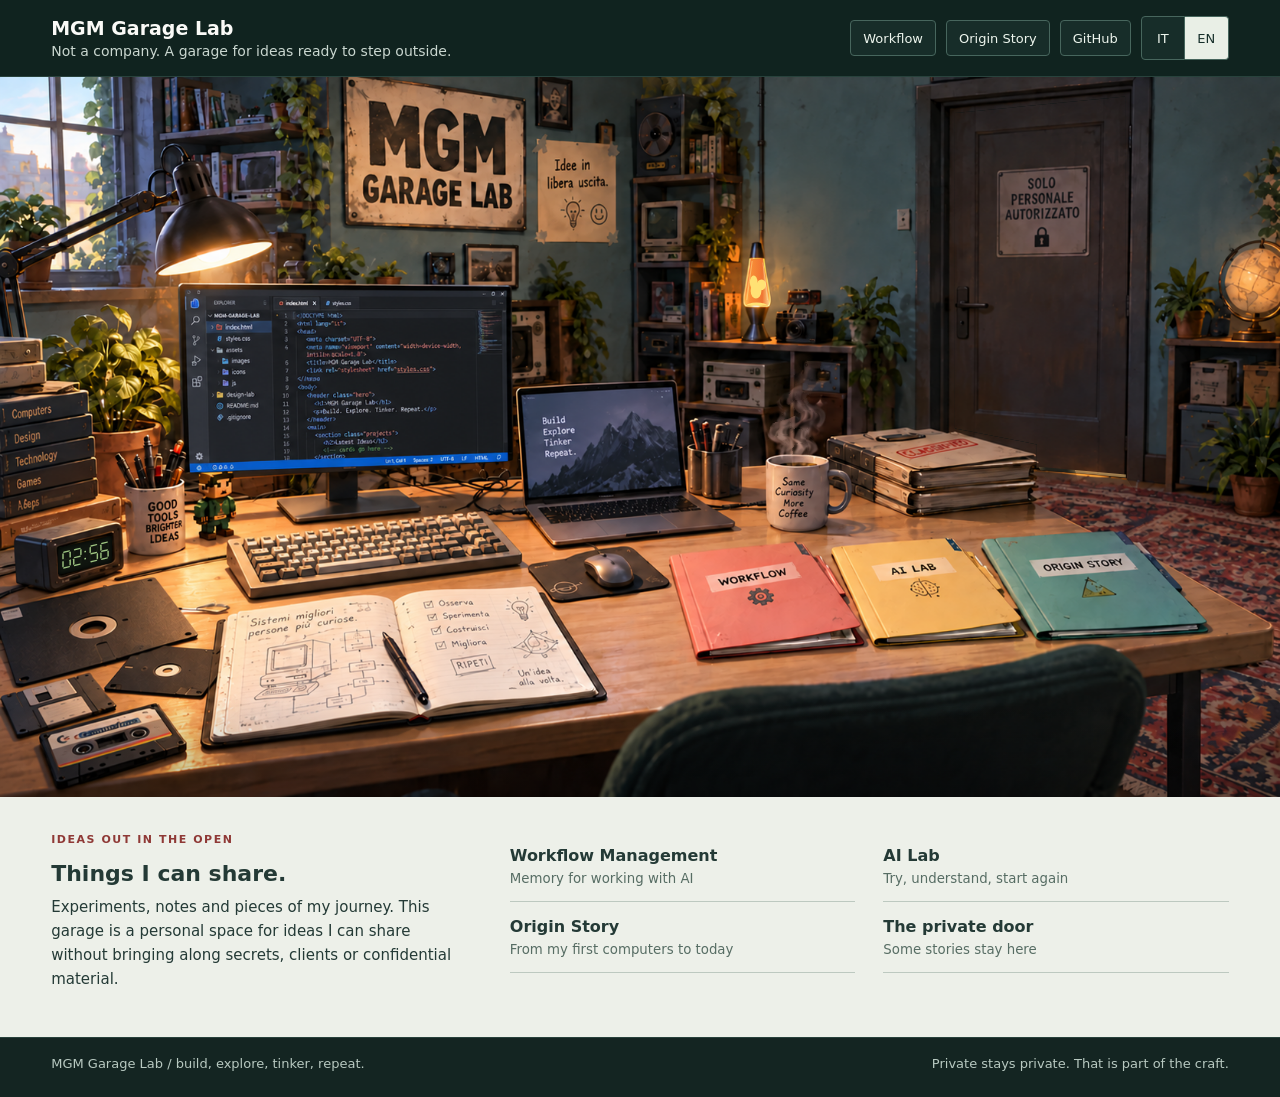
==== index.html @ 84f3277b "Publish redesigned garage lab site" ====
<!doctype html>
<html lang="it">
<head>
  <meta charset="utf-8">
  <meta name="viewport" content="width=device-width, initial-scale=1">
  <meta name="description" content="MGM Garage Lab: una stanza pubblica per esperimenti, memoria di progetto e idee che possono uscire allo scoperto.">
  <meta name="theme-color" content="#263b39">
  <title>MGM Garage Lab - Idee in libera uscita</title>
  <link rel="canonical" href="https://mgmgaragelab.com/">
  <link rel="icon" href="favicon.svg" type="image/svg+xml">
  <style>
    * { box-sizing: border-box; }
    :root { color-scheme: dark; font-family: system-ui, sans-serif; letter-spacing: 0; --page-max-width: 1700px; --page-gutter: clamp(20px, 4vw, 68px); }
    body { margin: 0; background: #142522; color: #fafaf7; }
    button, a { -webkit-tap-highlight-color: transparent; }
    button { font: inherit; cursor: pointer; }
    a { color: inherit; text-underline-offset: 5px; }
    :focus-visible { outline: 3px solid #f6d169; outline-offset: 5px; }
    .intro { display: flex; justify-content: space-between; align-items: center; gap: 24px; padding: 16px 4%; background: #10231f; border-bottom: 1px solid #28423c; }
    .brand { min-width: 0; }
    h1 { font-size: 19px; margin: 0; font-weight: 700; }
    .intro p { margin: 4px 0 0; font-size: 14px; color: #cad7d0; }
    .intro nav { display: flex; align-items: center; justify-content: flex-end; gap: 10px; flex-wrap: wrap; font-size: 13px; }
    .intro nav a, .intro nav button { display: inline-flex; align-items: center; min-height: 36px; padding: 0 12px; border: 1px solid #47665d; border-radius: 4px; background: #172d29; color: #edf5ed; text-decoration: none; }
    .intro nav a:hover, .intro nav button:hover { background: #e9efe6; color: #17302b; }
    .language-switch { display: inline-flex; gap: 0; flex-shrink: 0; }
    .intro nav .language-switch button { min-width: 44px; min-height: 44px; justify-content: center; border-radius: 0; }
    .intro nav .language-switch button:first-child { border-radius: 4px 0 0 4px; }
    .intro nav .language-switch button:last-child { border-radius: 0 4px 4px 0; border-left: 0; }
    .intro nav .language-switch button[aria-pressed="true"] { background: #e9efe6; color: #17302b; }
    .room { position: relative; width: 100%; max-width: var(--page-max-width); margin-inline: auto; aspect-ratio: 1672 / 941; isolation: isolate; overflow: hidden; }
    .room::before { content: ''; position: absolute; inset: 0; z-index: 1; pointer-events: none; background: radial-gradient(ellipse at 17% 37%, #10202399, transparent 34%), radial-gradient(ellipse at 28% 67%, #15212666, transparent 48%); opacity: 0; transition: opacity .55s ease; }
    .room::after { content: ''; position: absolute; inset: auto 0 0; z-index: 2; height: 14%; pointer-events: none; background: linear-gradient(to top, #0004, transparent); }
    .room-image { display: block; width: 100%; height: 100%; transition: filter .55s ease; }
    .room.lamp-off::before { opacity: 1; }
    .room.lamp-off .room-image, .room.lamp-off .surface { filter: brightness(.94) saturate(.94); }
    .lamp-shade { position: absolute; inset: 0; width: 100%; height: 100%; z-index: 2; pointer-events: none; opacity: 0; transition: opacity .55s ease; }
    .room.lamp-off .lamp-shade { opacity: 1; }
    .globe-shade { position: absolute; inset: 0; width: 100%; height: 100%; z-index: 2; pointer-events: none; opacity: 0; transition: opacity .55s ease; }
    .globe-shade image { filter: brightness(.48) saturate(.35); }
    .room.globe-off .globe-shade { opacity: 1; }
    .globe-toggle { position: absolute; right: 0; top: 22.1%; width: 5.5%; height: 14.8%; min-width: 44px; min-height: 44px; z-index: 5; padding: 0; border: 0; border-radius: 50%; background: transparent; }
    .globe-toggle:focus-visible { outline-offset: -3px; }
    .label-globe { left: auto; right: 1%; top: 21%; transform: translateY(-100%); }
    /* Every cutout shares the illustration's coordinates, so hotspots stay aligned at any width. */
    .object { position: absolute; inset: 0; z-index: 4; padding: 0; border: 0; background: transparent; clip-path: var(--shape); outline: none; }
    .object .surface { position: absolute; inset: 0; background: url('assets/garage-room.png') 0 0 / 100% 100%; clip-path: var(--shape); transform-origin: var(--hinge); transition: transform .35s ease, filter .35s ease; }
    .folder::before { content: ''; position: absolute; inset: 0; clip-path: var(--shape); background: #e3e1ce; opacity: 0; transition: opacity .2s; }
    .folder:hover::before, .folder:focus-visible::before, .folder.opening::before { opacity: 1; }
    .folder:hover .surface, .folder:focus-visible .surface, .folder.opening .surface { transform: perspective(900px) rotate3d(0, 1, -.12, -10deg) translateY(-.35%); filter: brightness(1.12); }
    .object:focus-visible { background: #f6d169; }
    .object:focus-visible .surface { filter: brightness(1.25); }
    .workflow { --shape: polygon(52.3% 66.7%, 62.3% 64.6%, 67.2% 76.3%, 54.5% 79.9%); --hinge: 53% 74%; }
    .ai { --shape: polygon(65.2% 65.7%, 74.2% 63.9%, 79.5% 75.6%, 68% 78.6%); --hinge: 66% 72%; }
    .origin { --shape: polygon(77.1% 64.6%, 86.9% 63.1%, 93.8% 76.4%, 81.8% 77.7%); --hinge: 79% 72%; }
    .door { --shape: polygon(74.6% 5%, 87.9% 2.7%, 87.9% 55.4%, 81% 54.6%, 81% 51%, 74.6% 48.8%); --hinge: 88% 28%; background: #0b1413; }
    .door:hover .surface, .door:focus-visible .surface { filter: brightness(1.15); }
    .door.rattling .surface { animation: locked-door .85s ease-in-out; }
    .door-light { position: absolute; left: 80.981%; top: 53.985%; width: 8.014%; height: 4.357%; z-index: 5; pointer-events: none; }
    .door-passing-shadow { animation: behind-door 19s linear infinite; }
    @keyframes behind-door {
      0%, 9% { transform: translateX(-65px); }
      24% { transform: translateX(43px); }
      31% { transform: translateX(49px); }
      44%, 67% { transform: translateX(160px); }
      79% { transform: translateX(55px); }
      84% { transform: translateX(48px); }
      96%, 100% { transform: translateX(-65px); }
    }
    .lamp-toggle { position: absolute; inset: 0; z-index: 5; padding: 0; border: 0; background: transparent; clip-path: polygon(13.1% 11.4%, 15.1% 11.4%, 16.1% 16.4%, 18.6% 18%, 21.4% 23%, 21.4% 24%, 12.1% 28%, 12% 24%, 12.8% 20%, 14% 17%); outline: none; }
    .lamp-toggle::after { content: ''; position: absolute; inset: 0; background: #ffd98a; clip-path: inherit; opacity: 0; transition: opacity .2s ease; }
    .lamp-toggle:focus-visible::after { opacity: .25; }
    .clock-display { position: absolute; left: 4.55%; top: 65.35%; z-index: 3; width: 4.25%; height: 3.72%; border-radius: 2px; background: #10150f; transform-origin: top left; transform: skewY(-13deg); pointer-events: none; box-shadow: inset 0 0 4px #000; }
    .clock-display svg { display: block; width: 100%; height: 100%; fill: #a4cc86; }
    .clock-display .segment { opacity: .045; }
    .clock-display .segment.lit { opacity: .95; }
    .clock-display .colon { animation: clock-blink 1s steps(1, end) infinite; }
    @keyframes clock-blink { 50% { opacity: .18; } }
    .lava-lamp { position: absolute; left: 58.01%; top: 25.19%; width: 2.153%; height: 6.801%; z-index: 3; pointer-events: none; }
    .lava-bubble { fill: #ffe174; transform-box: fill-box; transform-origin: center; animation: lava-float var(--duration) ease-in-out infinite alternate; animation-delay: var(--delay); }
    .coffee-steam { position: absolute; left: 59.33%; top: 37.832%; width: 6.459%; height: 15.409%; z-index: 3; pointer-events: none; transition: filter .55s ease; }
    .room.lamp-off .coffee-steam { filter: brightness(.94) saturate(.94); }
    @keyframes lava-float {
      from { transform: translate(0, 17px) scale(.85, 1.15); }
      to { transform: translate(var(--drift), -20px) scale(1.12, .9); }
    }
    @keyframes locked-door {
      0%, 100% { transform: perspective(1100px) rotateY(0); }
      28% { transform: perspective(1100px) rotateY(-2deg) translateX(.22%); filter: brightness(.9); }
      46% { transform: perspective(1100px) rotateY(-.6deg); }
      65% { transform: perspective(1100px) rotateY(-1.6deg) translateX(.12%); }
      82% { transform: perspective(1100px) rotateY(.2deg); }
    }
    .object-label { position: absolute; left: var(--label-x); top: var(--label-y); z-index: 6; transform: translate(-50%, -100%); padding: 8px 12px; background: #182b28; color: #fff; border: 1px solid #b9cabd; border-radius: 4px; font-size: 13px; pointer-events: none; opacity: 0; transition: opacity .2s; white-space: nowrap; }
    .room:has(.workflow:hover, .workflow:focus-visible) .label-workflow,
    .room:has(.ai:hover, .ai:focus-visible) .label-ai,
    .room:has(.origin:hover, .origin:focus-visible) .label-origin,
    .room:has(.door:hover, .door:focus-visible) .label-door,
    .room:has(.lamp-toggle:hover, .lamp-toggle:focus-visible) .label-lamp,
    .room:has(.globe-toggle:hover, .globe-toggle:focus-visible) .label-globe { opacity: 1; }
    .door-message { position: absolute; top: 29%; right: 12%; z-index: 7; width: 230px; max-width: 40%; padding: 16px; background: #192b29; border-left: 3px solid #f1b662; box-shadow: 0 6px 30px #0005; font-size: 14px; line-height: 1.5; pointer-events: none; }
    .door-message:empty { display: none; }
    .desk-index { padding: 34px 4% 46px; display: grid; grid-template-columns: minmax(280px, .85fr) minmax(0, 1.5fr); gap: clamp(24px, 4vw, 58px); background: #edf0e9; color: #243a36; }
    .desk-index h2 { margin: 0 0 9px; font-size: 22px; }
    .desk-index p { margin: 0; max-width: 430px; font-size: 15px; line-height: 1.6; }
    .desk-index .kicker { margin: 0 0 12px; font-size: 11px; letter-spacing: .14em; text-transform: uppercase; color: #8f3936; font-weight: 750; }
    .links { display: grid; grid-template-columns: repeat(2, minmax(0, 1fr)); align-content: start; gap: 0 28px; }
    .links button { text-align: left; border: 0; border-bottom: 1px solid #bdc9c0; background: transparent; color: inherit; padding: 15px 0; min-height: 58px; }
    .links button:hover { color: #9b3332; }
    .links button strong { display: block; font-size: 16px; line-height: 1.25; }
    .links small { display: block; color: #576d64; margin-top: 5px; }
    .footer-note { padding: 18px 4% 26px; display: flex; justify-content: space-between; gap: 18px; flex-wrap: wrap; border-top: 1px solid #28423c; color: #b8c9c1; font-size: 13px; }
    dialog { width: min(620px, calc(100% - 32px)); max-height: calc(100dvh - 40px); padding: 0; border: 1px solid #adbbae; border-radius: 6px; background: #f5f6ee; color: #243a36; box-shadow: 0 24px 90px #0006; }
    dialog::backdrop { background: #0b1919b8; }
    .dossier-header { display: flex; align-items: center; justify-content: space-between; padding: 13px 20px; background: #d5e4da; border-bottom: 1px solid #adbbae; }
    .dossier-header span { font-family: ui-monospace, monospace; font-size: 12px; }
    .close { width: 44px; height: 44px; padding: 0; border: 0; background: transparent; color: inherit; font-size: 28px; }
    .dossier-body { padding: 28px; }
    .dossier-body h2 { font-size: 28px; line-height: 1.2; margin: 0 0 20px; }
    .dossier-body p { font-size: 16px; line-height: 1.75; }
    .dossier-body a { display: inline-block; margin-top: 12px; font-weight: 650; }
    .sr-only { position: absolute; width: 1px; height: 1px; padding: 0; overflow: hidden; clip-path: inset(50%); white-space: nowrap; }
    .intro, .desk-index, .footer-note { padding-inline: max(var(--page-gutter), calc((100% - var(--page-max-width)) / 2 + var(--page-gutter))); }
    @media (max-width: 700px) {
      .intro { display: block; padding: 18px 20px; }
      .intro nav { justify-content: flex-start; margin-top: 14px; }
      .intro p { margin-top: 6px; }
      .desk-index { grid-template-columns: 1fr; padding: 25px 20px 35px; gap: 16px; }
      .links { column-gap: 20px; }
      .door-message { top: 5%; right: 3%; max-width: 58%; width: 230px; font-size: 12px; padding: 10px; }
      .object-label { display: none; }
      .dossier-body { padding: 22px; }
    }
    @media (prefers-reduced-motion: reduce) {
      *, *::before, *::after { animation: none !important; transition: none !important; }
      .folder .surface { transform: none !important; }
      .door-passing-shadow { display: none; }
      .coffee-steam { display: none; }
    }
  </style>
</head>
<body>
  <header class="intro">
    <div class="brand">
      <h1>MGM Garage Lab</h1>
      <p>Non una company. Un garage per idee che possono uscire allo scoperto.</p>
    </div>
    <nav aria-label="Navigazione principale">
      <a href="workflow-management-skill/index.html">Workflow</a>
      <button data-story="origin">Origin Story</button>
      <a href="https://github.com/mmorgano">GitHub</a>
      <div class="language-switch" role="group" aria-label="Lingua">
        <button type="button" data-language="it" lang="it" aria-label="Italiano" aria-pressed="true">IT</button>
        <button type="button" data-language="en" lang="en" aria-label="English" aria-pressed="false">EN</button>
      </div>
    </nav>
  </header>
  <main>
    <section class="room" aria-label="La mia scrivania">
      <img class="room-image" src="assets/garage-room.png" width="1672" height="941" alt="Una scrivania con VS Code sul monitor moderno, notebook, caffe e cartelle. Sulle librerie i vecchi computer; sul tavolo floppy e cassette. In fondo, una porta riservata.">
      <svg class="lamp-shade" viewBox="0 0 1672 941" aria-hidden="true">
        <defs><linearGradient id="unlit-shade" x2="0" y2="1"><stop stop-color="#4e493c"/><stop offset="1" stop-color="#8b826c"/></linearGradient></defs>
        <path d="M205 256 C221 239 329 207 353 216 C370 224 218 270 205 256Z" fill="url(#unlit-shade)"/>
      </svg>
      <svg class="globe-shade" viewBox="0 0 1672 941" aria-hidden="true">
        <defs>
          <clipPath id="globe-sphere"><ellipse cx="1638" cy="268" rx="43" ry="44"/></clipPath>
          <radialGradient id="globe-spill"><stop stop-color="#122221" stop-opacity=".5"/><stop offset="1" stop-color="#122221" stop-opacity="0"/></radialGradient>
        </defs>
        <ellipse cx="1638" cy="307" rx="83" ry="73" fill="url(#globe-spill)"/>
        <image href="assets/garage-room.png" width="1672" height="941" clip-path="url(#globe-sphere)"/>
      </svg>
      <time class="clock-display" aria-label="Ora locale">
        <svg viewBox="0 0 76 36" aria-hidden="true">
          <g class="clock-digit" transform="translate(6 6)"></g>
          <g class="clock-digit" transform="translate(21 6)"></g>
          <g class="colon"><circle cx="38" cy="13" r="1.2"/><circle cx="38" cy="23" r="1.2"/></g>
          <g class="clock-digit" transform="translate(44 6)"></g>
          <g class="clock-digit" transform="translate(59 6)"></g>
        </svg>
      </time>
      <svg class="lava-lamp" viewBox="0 0 36 64" aria-hidden="true">
        <defs>
          <clipPath id="lava-glass"><path d="M11 1 L26 1 L34 57 Q35 62 29 62 L7 62 Q2 62 3 56Z"/></clipPath>
          <linearGradient id="lava-liquid" x2="1" y2="0"><stop stop-color="#ffcf61"/><stop offset=".25" stop-color="#f99138"/><stop offset=".7" stop-color="#ef7432"/><stop offset="1" stop-color="#ffe597"/></linearGradient>
        </defs>
        <g clip-path="url(#lava-glass)">
          <path d="M0 0H36V64H0Z" fill="url(#lava-liquid)"/>
          <ellipse class="lava-bubble" cx="14" cy="32" rx="5" ry="9" style="--duration:9s;--delay:-3s;--drift:3px"/>
          <ellipse class="lava-bubble" cx="24" cy="35" rx="6" ry="7" style="--duration:12s;--delay:-10s;--drift:-4px"/>
          <ellipse class="lava-bubble" cx="17" cy="43" rx="7" ry="10" style="--duration:14s;--delay:-7s;--drift:2px"/>
          <ellipse cx="18" cy="64" rx="15" ry="6" fill="#ffe174"/>
          <path d="M12 4L5 55M26 6L32 55" fill="none" stroke="#fff3b4" stroke-opacity=".5" stroke-width="1"/>
        </g>
      </svg>
      <button class="lamp-toggle" type="button" aria-label="Spegni la lampada da tavolo" aria-pressed="true"></button>
      <!-- Refracting the existing steam keeps its painted texture and avoids a second plume. -->
      <svg class="coffee-steam" viewBox="0 0 108 145" aria-hidden="true">
        <defs>
          <filter id="steam-feather" x="-20%" y="-20%" width="140%" height="140%"><feGaussianBlur stdDeviation="4"/></filter>
          <mask id="steam-area" maskUnits="userSpaceOnUse" x="0" y="0" width="108" height="145">
            <path d="M44 136 C49 121 14 121 17 101 C19 83 47 81 41 66 C28 49 57 38 57 17 L77 17 C81 41 60 51 72 68 C87 87 52 94 63 108 C76 122 56 128 56 136Z" fill="#fff" stroke="#fff" stroke-width="9" filter="url(#steam-feather)"/>
          </mask>
          <filter id="steam-drift" filterUnits="userSpaceOnUse" x="0" y="0" width="108" height="145" color-interpolation-filters="sRGB">
            <feTurbulence type="fractalNoise" baseFrequency=".018 .028" numOctaves="2" seed="7" result="flow">
              <animate attributeName="baseFrequency" values=".018 .028;.025 .019;.018 .028" dur="12s" repeatCount="indefinite"/>
            </feTurbulence>
            <feDisplacementMap in="SourceGraphic" in2="flow" scale="7" xChannelSelector="R" yChannelSelector="G">
              <animate attributeName="scale" values="4;9;5;4" dur="9s" repeatCount="indefinite"/>
            </feDisplacementMap>
          </filter>
        </defs>
        <g mask="url(#steam-area)">
          <image href="assets/garage-room.png" x="-992" y="-356" width="1672" height="941" filter="url(#steam-drift)"/>
        </g>
      </svg>
      <button class="globe-toggle" type="button" aria-label="Spegni il mappamondo" aria-pressed="true"></button>
      <button class="object folder workflow" data-story="workflow" aria-label="Apri la cartella Workflow Management"><span class="surface" aria-hidden="true"></span></button>
      <button class="object folder ai" data-story="ai" aria-label="Apri la cartella AI Lab"><span class="surface" aria-hidden="true"></span></button>
      <button class="object folder origin" data-story="origin" aria-label="Apri la cartella Origin Story"><span class="surface" aria-hidden="true"></span></button>
      <button class="object door" aria-label="Prova ad aprire la porta riservata" aria-describedby="door-status"><span class="surface" aria-hidden="true"></span></button>
      <svg class="door-light" viewBox="0 0 134 41" aria-hidden="true">
        <defs>
          <linearGradient id="door-spill-fade" x1="0" y1="0" x2="0" y2="1"><stop stop-color="#fff" stop-opacity=".28"/><stop offset="1" stop-color="#fff" stop-opacity="0"/></linearGradient>
          <mask id="door-light-area" maskUnits="userSpaceOnUse" x="0" y="0" width="134" height="41">
            <path d="M4 5L116 15L132 39L17 22Z" fill="url(#door-spill-fade)"/>
            <path d="M2 1L116 11L116 15L4 5Z" fill="#fff"/>
          </mask>
          <linearGradient id="door-shadow-soft" x1="0" y1="0" x2="1" y2="0"><stop stop-color="#111615" stop-opacity="0"/><stop offset=".3" stop-color="#111615" stop-opacity=".88"/><stop offset=".7" stop-color="#111615" stop-opacity=".88"/><stop offset="1" stop-color="#111615" stop-opacity="0"/></linearGradient>
        </defs>
        <g mask="url(#door-light-area)">
          <path d="M0 0H134V41H0Z" fill="#ffce80" fill-opacity=".55"/>
          <g class="door-passing-shadow" fill="url(#door-shadow-soft)">
            <path d="M0 0H48L60 41H-9Z"/>
          </g>
        </g>
      </svg>
      <span class="object-label label-workflow" style="--label-x:59%;--label-y:63%" aria-hidden="true">Workflow Management</span>
      <span class="object-label label-ai" style="--label-x:72%;--label-y:62%" aria-hidden="true">Esperimenti con l'AI</span>
      <span class="object-label label-origin" style="--label-x:86%;--label-y:61%" aria-hidden="true">Da dove sono partito</span>
      <span class="object-label label-door" style="--label-x:81%;--label-y:7%" aria-hidden="true">Solo personale autorizzato</span>
      <span class="object-label label-lamp" style="--label-x:17%;--label-y:11%" aria-hidden="true">Spegni / accendi la lampada</span>
      <span class="object-label label-globe" aria-hidden="true">Spegni il mappamondo</span>
      <div class="door-message" id="door-status" role="status" aria-live="polite"></div>
    </section>
    <section class="desk-index" aria-labelledby="desk-title">
      <div>
        <p class="kicker">Idee in libera uscita</p>
        <h2 id="desk-title">Cose che posso raccontare.</h2>
        <p>Esperimenti, appunti e pezzi del mio percorso. Questo garage &egrave; uno spazio personale: qui trovano posto le idee che posso condividere senza portarmi dietro segreti, clienti o materiale riservato.</p>
      </div>
      <nav class="links" aria-label="Sul tavolo">
        <button data-story="workflow"><strong>Workflow Management</strong><small>Memoria per il lavoro con l'AI</small></button>
        <button data-story="ai"><strong>AI Lab</strong><small>Provare, capire, ricominciare</small></button>
        <button data-story="origin"><strong>Origin Story</strong><small>Dai primi computer a oggi</small></button>
        <button data-door><strong>La porta riservata</strong><small>Alcune storie restano qui</small></button>
      </nav>
    </section>
  </main>
  <footer class="footer-note">
    <span>MGM Garage Lab / costruisci, esplora, sperimenta, ripeti.</span>
    <span>Ci&ograve; che &egrave; privato resta privato. Fa parte del mestiere.</span>
  </footer>
  <dialog aria-labelledby="story-title">
    <header class="dossier-header"><span id="story-label"></span><button class="close" aria-label="Chiudi il dossier" title="Chiudi">&times;</button></header>
    <article class="dossier-body"><h2 id="story-title"></h2><div id="story-content"></div></article>
  </dialog>
  <script>
    const stories = {
      it: {
      workflow: {
        label: 'WORKFLOW / PROGETTO PUBBLICO', title: 'Ripartire senza perdere il filo.',
        paragraphs: ['Quando lavoro con un assistente AI, voglio ritrovare decisioni, prove e prossimi passi anche nella sessione successiva.', 'Workflow Management nasce da questa esigenza: conservare il contesto del lavoro in file leggibili, con sessioni, task e passaggi di consegne.'],
        link: 'workflow-management-skill/index.html', linkText: 'Leggi la storia di Workflow Management'
      },
      ai: {
        label: 'AI LAB / APPUNTI APERTI', title: 'Due anni di prove. E nuovi inizi.',
        paragraphs: ['La rivoluzione AI mi ha rimesso nella condizione che conosco meglio: sperimentare, provare, sbagliare e ricominciare.', 'Su questo tavolo ci sono la memoria di progetto, i workflow per gli assistenti e idee ancora da esplorare, come le mappe della conoscenza e il recupero del contesto guidato dai grafi. Alcune funzionano, altre hanno ancora bisogno di tempo.']
      },
      origin: {
        label: 'ORIGIN STORY / APPUNTI PERSONALI', title: 'Prima di questa scrivania.',
        paragraphs: ['8086, 8088, Olivetti M24, Commodore 64. I primi esperimenti passavano da floppy flessibili e cassette, prima dei dischetti rigidi e delle connessioni con il modem.', 'Nel 1997 lavoravo in un negozio di cellulari e cominciavo ad assemblare PC per i clienti. Poi la laurea in informatica, il frontend, il backend e il lavoro da solution architect su progetti bancari.', 'Gli ultimi dieci anni in ambito statistico, poi due anni immerso negli esperimenti con l\'AI. MGM Garage Lab raccoglie la parte di questo percorso che posso raccontare liberamente.']
      }
      },
      en: {
        workflow: {
          label: 'WORKFLOW / PUBLIC PROJECT', title: 'Pick up where you left off.',
          paragraphs: ['When I work with an AI assistant, I want to find my decisions, experiments and next steps again in the next session.', 'Workflow Management grew out of that need: keeping work context in readable files, with session notes, tasks and handovers.'],
          link: 'workflow-management-skill/index.html', linkText: 'Read the story of Workflow Management'
        },
        ai: {
          label: 'AI LAB / OPEN NOTES', title: 'Two years of experiments. And new beginnings.',
          paragraphs: ['The AI revolution brought me back to familiar ground: experimenting, trying things, making mistakes and starting again.', 'On this desk you will find project memory, workflows for AI assistants and ideas still to explore, such as knowledge maps and graph-based context retrieval. Some work; others still need time.']
        },
        origin: {
          label: 'ORIGIN STORY / PERSONAL NOTES', title: 'Before this desk.',
          paragraphs: ['8086, 8088, Olivetti M24, Commodore 64. My first experiments involved floppy disks and cassette tapes, before hard-shell diskettes and modem connections.', 'In 1997 I worked in a mobile phone shop and started assembling PCs for customers. Then came a computer science degree, frontend and backend development, and work as a solution architect on banking projects.', 'The last ten years working in statistics, followed by two years immersed in AI experiments. MGM Garage Lab brings together the parts of that journey I can share openly.']
        }
      }
    };
    // Italian text stays in the HTML as the fallback; translations target only text nodes and attributes.
    const englishText = {
      '.intro p': 'Not a company. A garage for ideas ready to step outside.',
      '.desk-index .kicker': 'Ideas out in the open',
      '#desk-title': 'Things I can share.',
      '.desk-index > div > p:last-child': 'Experiments, notes and pieces of my journey. This garage is a personal space for ideas I can share without bringing along secrets, clients or confidential material.',
      '.links [data-story="workflow"] small': 'Memory for working with AI',
      '.links [data-story="ai"] small': 'Try, understand, start again',
      '.links [data-story="origin"] small': 'From my first computers to today',
      '.links [data-door] strong': 'The private door',
      '.links [data-door] small': 'Some stories stay here',
      '.label-ai': 'Experiments with AI',
      '.label-origin': 'Where I started',
      '.label-door': 'Authorized personnel only',
      '.footer-note span:first-child': 'MGM Garage Lab / build, explore, tinker, repeat.',
      '.footer-note span:last-child': 'Private stays private. That is part of the craft.'
    };
    const englishAttributes = {
      '.intro nav': { 'aria-label': 'Main navigation' },
      '.language-switch': { 'aria-label': 'Language' },
      '.room': { 'aria-label': 'My desk' },
      '.room-image': { alt: 'A desk with VS Code on a modern monitor, a laptop, coffee and folders. Vintage computers on the shelves; floppy disks and cassette tapes on the desk. A private door at the back.' },
      '.workflow': { 'aria-label': 'Open the Workflow Management folder' },
      '.ai': { 'aria-label': 'Open the AI Lab folder' },
      '.origin': { 'aria-label': 'Open the Origin Story folder' },
      '.door': { 'aria-label': 'Try opening the private door' },
      '.links': { 'aria-label': 'On the desk' },
      '.close': { 'aria-label': 'Close the dossier', title: 'Close' },
      'meta[name="description"]': { content: 'MGM Garage Lab: a public room for experiments, project memory and ideas ready to step outside.' }
    };
    const textTranslations = Object.entries(englishText).map(([selector, en]) => {
      const element = document.querySelector(selector);
      return { element, it: element.textContent, en };
    });
    const attributeTranslations = Object.entries(englishAttributes).flatMap(([selector, attributes]) => {
      const element = document.querySelector(selector);
      return Object.entries(attributes).map(([attribute, en]) => ({ element, attribute, it: element.getAttribute(attribute), en }));
    });
    const copy = {
      it: {
        title: 'MGM Garage Lab - Idee in libera uscita',
        localTime: 'Ora locale', lampOn: 'Accendi la lampada da tavolo', lampOff: 'Spegni la lampada da tavolo',
        globeOn: 'Accendi il mappamondo', globeOff: 'Spegni il mappamondo',
        doorMessage: 'Questa storia resta qui. Posso condividere quello che ho imparato, non i dettagli riservati.'
      },
      en: {
        title: 'MGM Garage Lab - Ideas out in the open',
        localTime: 'Local time', lampOn: 'Turn on the desk lamp', lampOff: 'Turn off the desk lamp',
        globeOn: 'Turn on the globe', globeOff: 'Turn off the globe',
        doorMessage: 'This story stays here. I can share what I learned, but not the confidential details.'
      }
    };
    const languageKey = 'mgm-garage-language';
    let language = navigator.language.toLowerCase().startsWith('it') ? 'it' : 'en';
    try {
      const savedLanguage = localStorage.getItem(languageKey);
      if (savedLanguage === 'it' || savedLanguage === 'en') language = savedLanguage;
    } catch { /* The local prototype also works when browser storage is unavailable. */ }
    const dialog = document.querySelector('dialog');
    const room = document.querySelector('.room');
    const door = document.querySelector('.door');
    const lampToggle = document.querySelector('.lamp-toggle');
    const globeToggle = document.querySelector('.globe-toggle');
    const clock = document.querySelector('.clock-display');
    const status = document.querySelector('#door-status');
    const reducedMotion = matchMedia('(prefers-reduced-motion: reduce)');
    let opener;
    let opening = false;
    let messageTimer;
    let currentStory;

    // Seven-segment geometry scales with the illustrated display, including its perspective.
    const digitSegments = ['abcdef', 'bc', 'abdeg', 'abcdg', 'bcfg', 'acdfg', 'acdefg', 'abc', 'abcdefg', 'abcdfg'];
    const segmentPaths = [
      'M2 0H10L11 1L10 2H2L1 1Z', 'M10 3L11 2L12 3V10L11 11L10 10Z',
      'M10 14L11 13L12 14V21L11 22L10 21Z', 'M2 22H10L11 23L10 24H2L1 23Z',
      'M0 14L1 13L2 14V21L1 22L0 21Z', 'M0 3L1 2L2 3V10L1 11L0 10Z',
      'M2 11H10L11 12L10 13H2L1 12Z'
    ];
    const clockDigits = [...clock.querySelectorAll('.clock-digit')];
    clockDigits.forEach(digit => segmentPaths.forEach((path, index) => {
      const segment = document.createElementNS('http://www.w3.org/2000/svg', 'path');
      segment.setAttribute('d', path);
      segment.classList.add('segment');
      segment.dataset.segment = 'abcdefg'[index];
      digit.append(segment);
    }));

    function renderStory(key) {
      const story = stories[language][key];
      document.querySelector('#story-label').textContent = story.label;
      document.querySelector('#story-title').textContent = story.title;
      const content = document.querySelector('#story-content');
      content.replaceChildren();
      story.paragraphs.forEach(text => {
        const paragraph = document.createElement('p');
        paragraph.textContent = text;
        content.append(paragraph);
      });
      if (story.link) {
        const link = document.createElement('a');
        link.href = story.link;
        link.textContent = story.linkText;
        content.append(link);
      }
    }

    function openStory(key, trigger) {
      if (opening || dialog.open) return;
      opening = true;
      opener = trigger;
      currentStory = key;
      trigger.classList.add('opening');
      renderStory(key);
      setTimeout(() => {
        dialog.showModal();
        document.body.style.overflow = 'hidden';
        opening = false;
      }, reducedMotion.matches ? 0 : 240);
    }

    function tryDoor(trigger) {
      if (door.classList.contains('rattling')) return;
      clearTimeout(messageTimer);
      status.textContent = '';
      door.classList.add('rattling');
      setTimeout(() => {
        door.classList.remove('rattling');
        status.textContent = copy[language].doorMessage;
        if (trigger.hasAttribute('data-door')) status.scrollIntoView({ block: 'center', behavior: reducedMotion.matches ? 'instant' : 'smooth' });
        messageTimer = setTimeout(() => { status.textContent = ''; }, 8000);
      }, reducedMotion.matches ? 0 : 850);
    }

    function updateClock() {
      const now = new Date();
      const hour = String(now.getHours()).padStart(2, '0');
      const minute = String(now.getMinutes()).padStart(2, '0');
      const digits = hour + minute;
      clockDigits.forEach((digit, index) => {
        digit.querySelectorAll('.segment').forEach(segment => {
          segment.classList.toggle('lit', digitSegments[Number(digits[index])].includes(segment.dataset.segment));
        });
      });
      clock.setAttribute('datetime', `${hour}:${minute}`);
      clock.setAttribute('aria-label', `${copy[language].localTime} ${hour}:${minute}`);
    }

    function toggleLamp() {
      const isOff = room.classList.toggle('lamp-off');
      lampToggle.setAttribute('aria-pressed', String(!isOff));
      updateLightLabels();
    }

    function toggleGlobe() {
      const isOff = room.classList.toggle('globe-off');
      globeToggle.setAttribute('aria-pressed', String(!isOff));
      updateLightLabels();
    }

    function updateLightLabels() {
      const lampLabel = copy[language][room.classList.contains('lamp-off') ? 'lampOn' : 'lampOff'];
      const globeLabel = copy[language][room.classList.contains('globe-off') ? 'globeOn' : 'globeOff'];
      lampToggle.setAttribute('aria-label', lampLabel);
      globeToggle.setAttribute('aria-label', globeLabel);
      document.querySelector('.label-lamp').textContent = lampLabel;
      document.querySelector('.label-globe').textContent = globeLabel;
    }

    function setLanguage(nextLanguage) {
      if (nextLanguage !== 'it' && nextLanguage !== 'en') return;
      language = nextLanguage;
      document.documentElement.lang = language;
      document.title = copy[language].title;
      textTranslations.forEach(item => { item.element.textContent = item[language]; });
      attributeTranslations.forEach(item => { item.element.setAttribute(item.attribute, item[language]); });
      document.querySelectorAll('[data-language]').forEach(button => {
        button.setAttribute('aria-pressed', String(button.dataset.language === language));
      });
      updateLightLabels();
      updateClock();
      if (status.textContent) status.textContent = copy[language].doorMessage;
      if (currentStory) renderStory(currentStory);
      try { localStorage.setItem(languageKey, language); } catch { /* Language switching does not depend on storage. */ }
    }

    document.querySelectorAll('[data-story]').forEach(button => button.addEventListener('click', () => openStory(button.dataset.story, button)));
    document.querySelectorAll('[data-language]').forEach(button => button.addEventListener('click', () => setLanguage(button.dataset.language)));
    setLanguage(language);
    setInterval(updateClock, 1000);
    lampToggle.addEventListener('click', toggleLamp);
    globeToggle.addEventListener('click', toggleGlobe);
    door.addEventListener('click', () => tryDoor(door));
    document.querySelector('[data-door]').addEventListener('click', event => tryDoor(event.currentTarget));
    document.querySelector('.close').addEventListener('click', () => dialog.close());
    dialog.addEventListener('click', event => {
      const bounds = dialog.getBoundingClientRect();
      if (event.target === dialog && (event.clientX < bounds.left || event.clientX > bounds.right || event.clientY < bounds.top || event.clientY > bounds.bottom)) dialog.close();
    });
    dialog.addEventListener('close', () => {
      document.body.style.overflow = '';
      if (opener) { opener.classList.remove('opening'); opener.focus({ preventScroll: true }); }
    });
  </script>
</body>
</html>
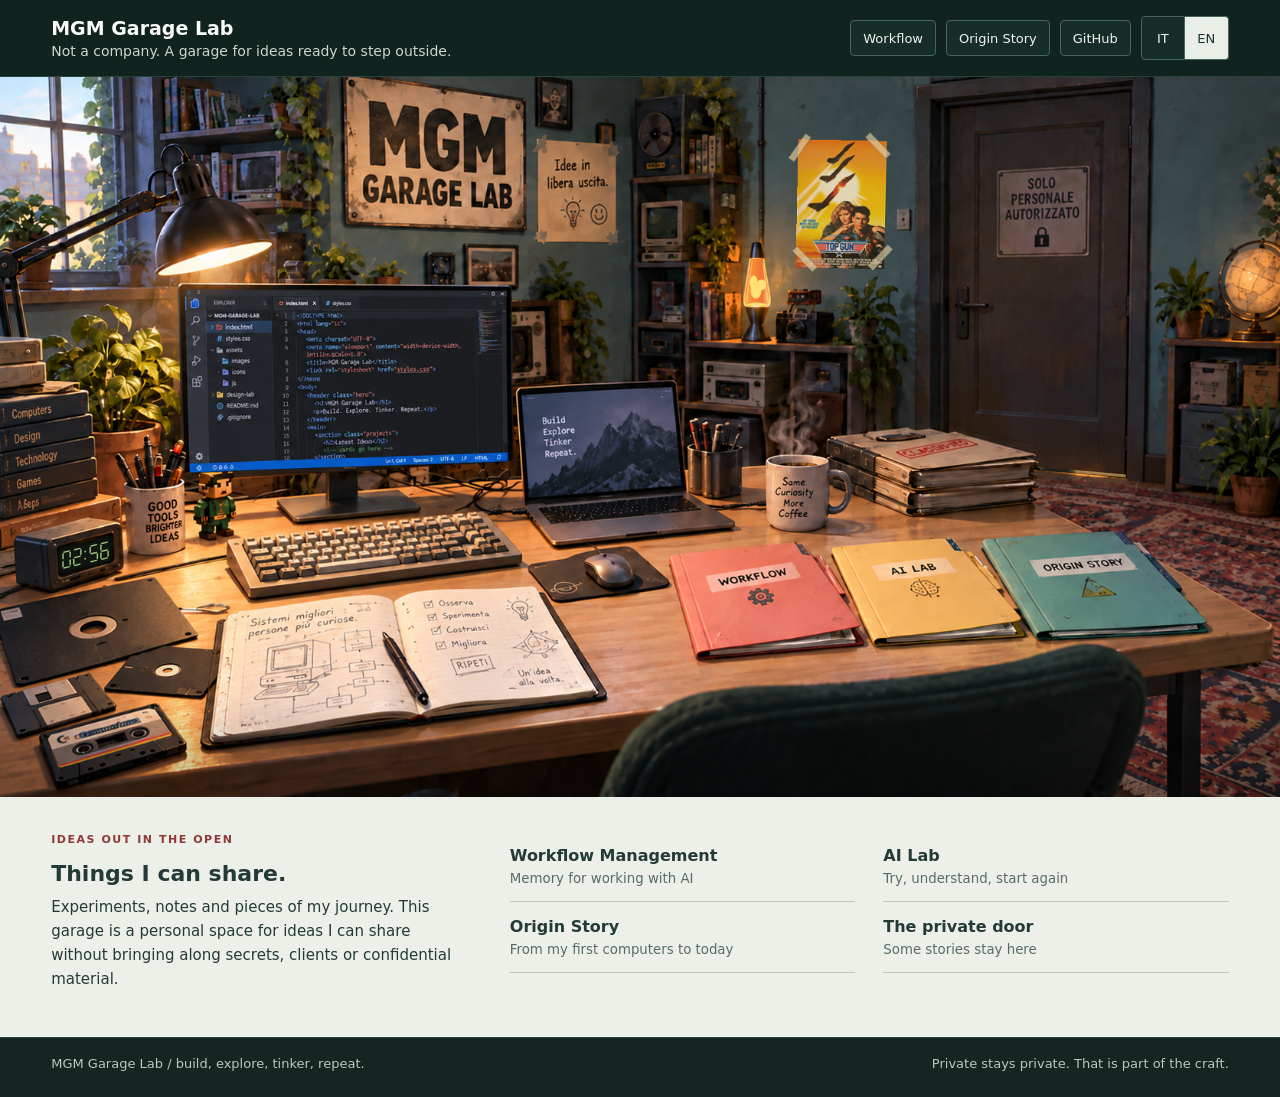
==== commit df6af21d: "Add home poster and dossier interactions" ====
--- a/index.html
+++ b/index.html
@@ -31,7 +31,7 @@
     .room { position: relative; width: 100%; max-width: var(--page-max-width); margin-inline: auto; aspect-ratio: 1672 / 941; isolation: isolate; overflow: hidden; }
     .room::before { content: ''; position: absolute; inset: 0; z-index: 1; pointer-events: none; background: radial-gradient(ellipse at 17% 37%, #10202399, transparent 34%), radial-gradient(ellipse at 28% 67%, #15212666, transparent 48%); opacity: 0; transition: opacity .55s ease; }
     .room::after { content: ''; position: absolute; inset: auto 0 0; z-index: 2; height: 14%; pointer-events: none; background: linear-gradient(to top, #0004, transparent); }
-    .room-image { display: block; width: 100%; height: 100%; transition: filter .55s ease; }
+    .room-image { display: block; width: 100%; height: 100%; pointer-events: none; transition: filter .55s ease; }
     .room.lamp-off::before { opacity: 1; }
     .room.lamp-off .room-image, .room.lamp-off .surface { filter: brightness(.94) saturate(.94); }
     .lamp-shade { position: absolute; inset: 0; width: 100%; height: 100%; z-index: 2; pointer-events: none; opacity: 0; transition: opacity .55s ease; }
@@ -44,7 +44,7 @@
     .label-globe { left: auto; right: 1%; top: 21%; transform: translateY(-100%); }
     /* Every cutout shares the illustration's coordinates, so hotspots stay aligned at any width. */
     .object { position: absolute; inset: 0; z-index: 4; padding: 0; border: 0; background: transparent; clip-path: var(--shape); outline: none; }
-    .object .surface { position: absolute; inset: 0; background: url('assets/garage-room.png') 0 0 / 100% 100%; clip-path: var(--shape); transform-origin: var(--hinge); transition: transform .35s ease, filter .35s ease; }
+    .object .surface { position: absolute; inset: 0; background: url('assets/garage-room-topgun.png') 0 0 / 100% 100%; clip-path: var(--shape); transform-origin: var(--hinge); transition: transform .35s ease, filter .35s ease; }
     .folder::before { content: ''; position: absolute; inset: 0; clip-path: var(--shape); background: #e3e1ce; opacity: 0; transition: opacity .2s; }
     .folder:hover::before, .folder:focus-visible::before, .folder.opening::before { opacity: 1; }
     .folder:hover .surface, .folder:focus-visible .surface, .folder.opening .surface { transform: perspective(900px) rotate3d(0, 1, -.12, -10deg) translateY(-.35%); filter: brightness(1.12); }
@@ -110,15 +110,28 @@
     .links button strong { display: block; font-size: 16px; line-height: 1.25; }
     .links small { display: block; color: #576d64; margin-top: 5px; }
     .footer-note { padding: 18px 4% 26px; display: flex; justify-content: space-between; gap: 18px; flex-wrap: wrap; border-top: 1px solid #28423c; color: #b8c9c1; font-size: 13px; }
-    dialog { width: min(620px, calc(100% - 32px)); max-height: calc(100dvh - 40px); padding: 0; border: 1px solid #adbbae; border-radius: 6px; background: #f5f6ee; color: #243a36; box-shadow: 0 24px 90px #0006; }
-    dialog::backdrop { background: #0b1919b8; }
-    .dossier-header { display: flex; align-items: center; justify-content: space-between; padding: 13px 20px; background: #d5e4da; border-bottom: 1px solid #adbbae; }
-    .dossier-header span { font-family: ui-monospace, monospace; font-size: 12px; }
-    .close { width: 44px; height: 44px; padding: 0; border: 0; background: transparent; color: inherit; font-size: 28px; }
+    dialog { --from-x: 0px; --from-y: 0px; width: min(640px, calc(100% - 32px)); max-height: calc(100dvh - 40px); padding: 0; border: 0; border-radius: 4px; background: #f6f2e3; color: #243a36; box-shadow: 0 30px 90px #0008, 0 2px 0 #fff8 inset; overflow: visible; }
+    dialog[open] { animation: dossier-rise .34s cubic-bezier(.2, .8, .2, 1); }
+    dialog::backdrop { background: #0b1919b8; backdrop-filter: blur(2px); }
+    dialog::before { content: ''; position: absolute; left: 26px; top: -17px; width: 168px; height: 24px; border: 1px solid #b6a981; border-bottom: 0; border-radius: 5px 5px 0 0; background: #e5d58f; box-shadow: 0 -3px 10px #0002 inset; transform: rotate(-1.2deg); }
+    dialog::after { content: ''; position: absolute; inset: 0; border: 1px solid #b6a981; border-radius: inherit; pointer-events: none; background: linear-gradient(105deg, #fff6 0 1px, transparent 1px 100%), radial-gradient(circle at 18% 12%, #fff7, transparent 24%), linear-gradient(#00000005 1px, transparent 1px); background-size: auto, auto, 100% 28px; mix-blend-mode: multiply; }
+    dialog[data-story="workflow"]::before { background: #d5e4da; }
+    dialog[data-story="ai"]::before { background: #f6d169; }
+    dialog[data-story="origin"]::before { background: #f1ded9; }
+    .dossier-header { position: relative; z-index: 1; display: flex; align-items: center; justify-content: space-between; gap: 18px; padding: 18px 22px 12px; background: transparent; border-bottom: 1px solid #c8b98b; }
+    .dossier-header span { padding: 5px 9px; border: 1px solid #b6a981; background: #fff9e8; color: #8f3936; font-family: ui-monospace, monospace; font-size: 12px; font-weight: 800; letter-spacing: .08em; transform: rotate(-.7deg); }
+    .close { position: relative; z-index: 2; width: 44px; height: 44px; padding: 0; border: 0; border-radius: 50%; background: #243a360f; color: inherit; font-size: 28px; }
+    .close:hover { background: #243a3620; }
     .dossier-body { padding: 28px; }
     .dossier-body h2 { font-size: 28px; line-height: 1.2; margin: 0 0 20px; }
     .dossier-body p { font-size: 16px; line-height: 1.75; }
-    .dossier-body a { display: inline-block; margin-top: 12px; font-weight: 650; }
+    .dossier-body a { display: inline-flex; align-items: center; min-height: 42px; margin-top: 12px; padding: 0 14px; border: 1px solid #8f3936; border-radius: 4px; color: #8f3936; font-weight: 750; text-decoration: none; }
+    .dossier-body a:hover { background: #8f3936; color: #fff9e8; }
+    @keyframes dossier-rise {
+      from { opacity: .25; transform: translate(var(--from-x), var(--from-y)) rotate(-4deg) scale(.3); }
+      70% { opacity: 1; transform: translate(0, 0) rotate(1.2deg) scale(1.015); }
+      to { opacity: 1; transform: translate(0, 0) rotate(0) scale(1); }
+    }
     .sr-only { position: absolute; width: 1px; height: 1px; padding: 0; overflow: hidden; clip-path: inset(50%); white-space: nowrap; }
     .intro, .desk-index, .footer-note { padding-inline: max(var(--page-gutter), calc((100% - var(--page-max-width)) / 2 + var(--page-gutter))); }
     @media (max-width: 700px) {
@@ -129,6 +142,8 @@
       .links { column-gap: 20px; }
       .door-message { top: 5%; right: 3%; max-width: 58%; width: 230px; font-size: 12px; padding: 10px; }
       .object-label { display: none; }
+      dialog { width: 100%; max-height: 84dvh; margin: auto 0 0; border-radius: 8px 8px 0 0; }
+      dialog::before { left: 20px; top: -15px; width: 142px; }
       .dossier-body { padding: 22px; }
     }
     @media (prefers-reduced-motion: reduce) {
@@ -157,7 +172,7 @@
   </header>
   <main>
     <section class="room" aria-label="La mia scrivania">
-      <img class="room-image" src="assets/garage-room.png" width="1672" height="941" alt="Una scrivania con VS Code sul monitor moderno, notebook, caffe e cartelle. Sulle librerie i vecchi computer; sul tavolo floppy e cassette. In fondo, una porta riservata.">
+      <img class="room-image" src="assets/garage-room-topgun.png" width="1672" height="941" alt="Una scrivania con VS Code sul monitor moderno, notebook, caffè e cartelle. Sulle librerie i vecchi computer; sul tavolo floppy e cassette. In fondo, una porta riservata. Sul muro vicino alla porta c'è un poster vintage di Top Gun.">
       <svg class="lamp-shade" viewBox="0 0 1672 941" aria-hidden="true">
         <defs><linearGradient id="unlit-shade" x2="0" y2="1"><stop stop-color="#4e493c"/><stop offset="1" stop-color="#8b826c"/></linearGradient></defs>
         <path d="M205 256 C221 239 329 207 353 216 C370 224 218 270 205 256Z" fill="url(#unlit-shade)"/>
@@ -168,7 +183,7 @@
           <radialGradient id="globe-spill"><stop stop-color="#122221" stop-opacity=".5"/><stop offset="1" stop-color="#122221" stop-opacity="0"/></radialGradient>
         </defs>
         <ellipse cx="1638" cy="307" rx="83" ry="73" fill="url(#globe-spill)"/>
-        <image href="assets/garage-room.png" width="1672" height="941" clip-path="url(#globe-sphere)"/>
+        <image href="assets/garage-room-topgun.png" width="1672" height="941" clip-path="url(#globe-sphere)"/>
       </svg>
       <time class="clock-display" aria-label="Ora locale">
         <svg viewBox="0 0 76 36" aria-hidden="true">
@@ -211,7 +226,7 @@
           </filter>
         </defs>
         <g mask="url(#steam-area)">
-          <image href="assets/garage-room.png" x="-992" y="-356" width="1672" height="941" filter="url(#steam-drift)"/>
+          <image href="assets/garage-room-topgun.png" x="-992" y="-356" width="1672" height="941" filter="url(#steam-drift)"/>
         </g>
       </svg>
       <button class="globe-toggle" type="button" aria-label="Spegni il mappamondo" aria-pressed="true"></button>
@@ -319,7 +334,7 @@
       '.intro nav': { 'aria-label': 'Main navigation' },
       '.language-switch': { 'aria-label': 'Language' },
       '.room': { 'aria-label': 'My desk' },
-      '.room-image': { alt: 'A desk with VS Code on a modern monitor, a laptop, coffee and folders. Vintage computers on the shelves; floppy disks and cassette tapes on the desk. A private door at the back.' },
+      '.room-image': { alt: 'A desk with VS Code on a modern monitor, a laptop, coffee and folders. Vintage computers on the shelves; floppy disks and cassette tapes on the desk. A private door at the back. A vintage Top Gun poster hangs on the wall near the door.' },
       '.workflow': { 'aria-label': 'Open the Workflow Management folder' },
       '.ai': { 'aria-label': 'Open the AI Lab folder' },
       '.origin': { 'aria-label': 'Open the Origin Story folder' },
@@ -411,7 +426,13 @@
       opener = trigger;
       currentStory = key;
       trigger.classList.add('opening');
+      dialog.dataset.story = key;
       renderStory(key);
+      const rect = trigger.getBoundingClientRect();
+      const triggerX = rect.left + rect.width / 2;
+      const triggerY = rect.top + rect.height / 2;
+      dialog.style.setProperty('--from-x', `${Math.round(triggerX - window.innerWidth / 2)}px`);
+      dialog.style.setProperty('--from-y', `${Math.round(triggerY - window.innerHeight / 2)}px`);
       setTimeout(() => {
         dialog.showModal();
         document.body.style.overflow = 'hidden';
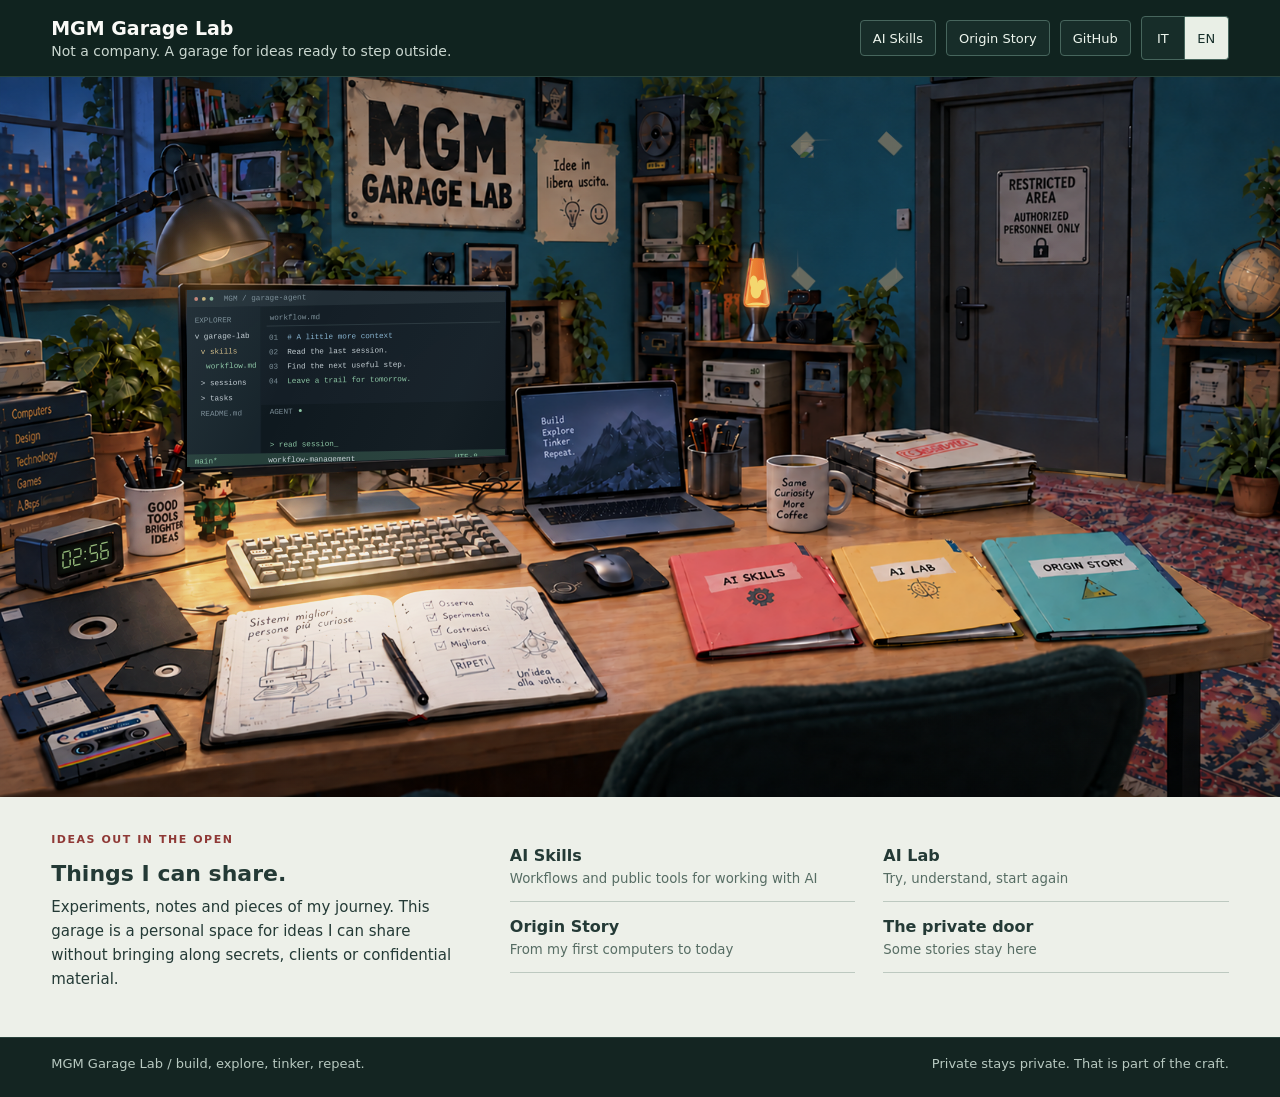
==== commit 1e57f6cc: "Refine home v5: physical folders, day/evening tone, lamp, agent monitor, posters - Folder covers hin" ====
--- a/index.html
+++ b/index.html
@@ -10,7 +10,7 @@
   <link rel="icon" href="favicon.svg" type="image/svg+xml">
   <style>
     * { box-sizing: border-box; }
-    :root { color-scheme: dark; font-family: system-ui, sans-serif; letter-spacing: 0; --page-max-width: 1700px; --page-gutter: clamp(20px, 4vw, 68px); }
+    :root { color-scheme: dark; font-family: system-ui, sans-serif; letter-spacing: 0; --page-max-width: 1700px; --page-gutter: clamp(20px, 4vw, 68px); --room-image: url('assets/garage-room-v5-day-base-clean-wall.png'); --room-day: 'assets/garage-room-v5-day-base-clean-wall.png'; --room-evening: 'assets/garage-room-v5-evening-base-clean-wall.png'; }
     body { margin: 0; background: #142522; color: #fafaf7; }
     button, a { -webkit-tap-highlight-color: transparent; }
     button { font: inherit; cursor: pointer; }
@@ -29,33 +29,58 @@
     .intro nav .language-switch button:last-child { border-radius: 0 4px 4px 0; border-left: 0; }
     .intro nav .language-switch button[aria-pressed="true"] { background: #e9efe6; color: #17302b; }
     .room { position: relative; width: 100%; max-width: var(--page-max-width); margin-inline: auto; aspect-ratio: 1672 / 941; isolation: isolate; overflow: hidden; }
-    .room::before { content: ''; position: absolute; inset: 0; z-index: 1; pointer-events: none; background: radial-gradient(ellipse at 17% 37%, #10202399, transparent 34%), radial-gradient(ellipse at 28% 67%, #15212666, transparent 48%); opacity: 0; transition: opacity .55s ease; }
+    .room::before { content: ''; position: absolute; inset: 0; z-index: 1; pointer-events: none; background: radial-gradient(ellipse at 78% 31%, #0813128f, transparent 32%), radial-gradient(ellipse at 82% 71%, #11171680, transparent 42%), linear-gradient(90deg, transparent 0 45%, #0813124d 100%); opacity: 0; transition: opacity .55s ease; }
     .room::after { content: ''; position: absolute; inset: auto 0 0; z-index: 2; height: 14%; pointer-events: none; background: linear-gradient(to top, #0004, transparent); }
+    .room { --tone: brightness(1); }
+    .room[data-scene="day"] { --tone: brightness(.84) saturate(.86) contrast(1.07) sepia(.1); }
+    .room-image, .scene-source { filter: var(--tone); }
     .room-image { display: block; width: 100%; height: 100%; pointer-events: none; transition: filter .55s ease; }
-    .room.lamp-off::before { opacity: 1; }
-    .room.lamp-off .room-image, .room.lamp-off .surface { filter: brightness(.94) saturate(.94); }
-    .lamp-shade { position: absolute; inset: 0; width: 100%; height: 100%; z-index: 2; pointer-events: none; opacity: 0; transition: opacity .55s ease; }
-    .room.lamp-off .lamp-shade { opacity: 1; }
+    .room.room-light-off::before { opacity: 1; }
+    .room.room-light-off::before { z-index: 5; }
+    .room-dim { position: absolute; inset: 0; z-index: 5; pointer-events: none; background: linear-gradient(90deg, #08121022, #0812103d), radial-gradient(ellipse at 64% 58%, transparent 18%, #0812102c 72%); opacity: .62; transition: opacity .55s ease; }
+    .room[data-scene="evening"] .room-dim { opacity: .18; }
+    .room-light-off .room-dim { opacity: .78; }
+    .desk-lamp-light { position: absolute; inset: 0; width: 100%; height: 100%; z-index: 2; pointer-events: none; }
+    .lamp-lit-surface { filter: var(--tone) brightness(1.13) saturate(1.06); transition: filter .45s ease; }
+    .room.lamp-off .lamp-lit-surface { filter: var(--tone) brightness(.68) saturate(.82); }
+    /* At night the lamp is the main light: stronger pool on the desk, warm glow and a halo around the shade. */
+    .lamp-bulb-off { opacity: 0; transition: opacity .45s ease; }
+    .room.lamp-off .lamp-bulb-off { opacity: .94; }
+    .lamp-glow, .lamp-halo { opacity: 0; mix-blend-mode: screen; transition: opacity .45s ease; }
+    .room[data-scene="evening"] .lamp-lit-surface { filter: var(--tone) brightness(1.45) saturate(1.15) sepia(.12); }
+    .room[data-scene="evening"] .lamp-glow { opacity: .85; }
+    .room[data-scene="evening"] .lamp-halo { opacity: .7; }
+    .room[data-scene="evening"].lamp-off .lamp-lit-surface { filter: var(--tone) brightness(.62) saturate(.8); }
+    .room.lamp-off .lamp-glow, .room.lamp-off .lamp-halo { opacity: 0; }
     .globe-shade { position: absolute; inset: 0; width: 100%; height: 100%; z-index: 2; pointer-events: none; opacity: 0; transition: opacity .55s ease; }
-    .globe-shade image { filter: brightness(.48) saturate(.35); }
+    .globe-shade image { filter: var(--tone) brightness(.48) saturate(.35); }
     .room.globe-off .globe-shade { opacity: 1; }
     .globe-toggle { position: absolute; right: 0; top: 22.1%; width: 5.5%; height: 14.8%; min-width: 44px; min-height: 44px; z-index: 5; padding: 0; border: 0; border-radius: 50%; background: transparent; }
     .globe-toggle:focus-visible { outline-offset: -3px; }
     .label-globe { left: auto; right: 1%; top: 21%; transform: translateY(-100%); }
-    /* Every cutout shares the illustration's coordinates, so hotspots stay aligned at any width. */
-    .object { position: absolute; inset: 0; z-index: 4; padding: 0; border: 0; background: transparent; clip-path: var(--shape); outline: none; }
-    .object .surface { position: absolute; inset: 0; background: url('assets/garage-room-topgun.png') 0 0 / 100% 100%; clip-path: var(--shape); transform-origin: var(--hinge); transition: transform .35s ease, filter .35s ease; }
-    .folder::before { content: ''; position: absolute; inset: 0; clip-path: var(--shape); background: #e3e1ce; opacity: 0; transition: opacity .2s; }
-    .folder:hover::before, .folder:focus-visible::before, .folder.opening::before { opacity: 1; }
-    .folder:hover .surface, .folder:focus-visible .surface, .folder.opening .surface { transform: perspective(900px) rotate3d(0, 1, -.12, -10deg) translateY(-.35%); filter: brightness(1.12); }
-    .object:focus-visible { background: #f6d169; }
-    .object:focus-visible .surface { filter: brightness(1.25); }
-    .workflow { --shape: polygon(52.3% 66.7%, 62.3% 64.6%, 67.2% 76.3%, 54.5% 79.9%); --hinge: 53% 74%; }
-    .ai { --shape: polygon(65.2% 65.7%, 74.2% 63.9%, 79.5% 75.6%, 68% 78.6%); --hinge: 66% 72%; }
-    .origin { --shape: polygon(77.1% 64.6%, 86.9% 63.1%, 93.8% 76.4%, 81.8% 77.7%); --hinge: 79% 72%; }
-    .door { --shape: polygon(74.6% 5%, 87.9% 2.7%, 87.9% 55.4%, 81% 54.6%, 81% 51%, 74.6% 48.8%); --hinge: 88% 28%; background: #0b1413; }
-    .door:hover .surface, .door:focus-visible .surface { filter: brightness(1.15); }
-    .door.rattling .surface { animation: locked-door .85s ease-in-out; }
+    /* SVG crops use source-image coordinates; only the photographed cover/door moves. */
+    .object { position: absolute; z-index: 4; padding: 0; border: 0; background: transparent; overflow: visible; }
+    .object svg { display: block; width: 100%; height: 100%; overflow: visible; pointer-events: none; }
+    .object .surface { position: absolute; inset: 0; transform-origin: var(--hinge); transition: transform .55s cubic-bezier(.2,.65,.25,1); }
+    .skills { left: 52.1531%; top: 64.6121%; width: 15.5502%; height: 16.3656%; --hinge: 8% 55%; --axis-x: .28; }
+    .ai { left: 64.9522%; top: 63.9745%; width: 15.1316%; height: 15.6217%; --hinge: 10% 55%; --axis-x: .37; }
+    .origin { left: 76.6148%; top: 63.0181%; width: 17.823%; height: 15.6217%; --hinge: 12% 55%; --axis-x: .55; }
+    .folder .folder-pages { opacity: 0; transition: opacity .25s .3s; }
+    .folder:hover .folder-pages, .folder:focus-visible .folder-pages, .folder.opening .folder-pages { opacity: 1; transition-delay: 0s; }
+    /* The cover is hinged on its spine edge and lifted "up" on screen. JS sets the folder's plane
+       vectors (--e1*, --l*, --r1*) from the painted quad, so the opening follows the room's axonometry. */
+    @property --ang { syntax: '<angle>'; inherits: false; initial-value: 0deg; }
+    .folder .surface {
+      --ang: 0deg;
+      --w-x: calc((cos(var(--ang)) - 1) * var(--e1x) + sin(var(--ang)) * var(--lx));
+      --w-y: calc((cos(var(--ang)) - 1) * var(--e1y) + sin(var(--ang)) * var(--ly));
+      transform: matrix(calc(1 + var(--w-x) * var(--r1x)), calc(var(--w-y) * var(--r1x)), calc(var(--w-x) * var(--r1y)), calc(1 + var(--w-y) * var(--r1y)), 0, 0);
+      transition: --ang .5s cubic-bezier(.2,.65,.25,1), filter .3s ease;
+    }
+    .folder:hover .surface, .folder:focus-visible .surface { --ang: 13deg; }
+    .folder.opening .surface { --ang: 104deg; filter: brightness(.7); transition: --ang .6s cubic-bezier(.3,.6,.2,1), filter .3s .25s ease; }
+    .door { left: 73.6842%; top: 1.913%; width: 14.5933%; height: 53.3475%; --hinge: 100% 50%; }
+    .door.rattling .surface { animation: locked-door 1.1s linear; }
     .door-light { position: absolute; left: 80.981%; top: 53.985%; width: 8.014%; height: 4.357%; z-index: 5; pointer-events: none; }
     .door-passing-shadow { animation: behind-door 19s linear infinite; }
     @keyframes behind-door {
@@ -67,38 +92,74 @@
       84% { transform: translateX(48px); }
       96%, 100% { transform: translateX(-65px); }
     }
-    .lamp-toggle { position: absolute; inset: 0; z-index: 5; padding: 0; border: 0; background: transparent; clip-path: polygon(13.1% 11.4%, 15.1% 11.4%, 16.1% 16.4%, 18.6% 18%, 21.4% 23%, 21.4% 24%, 12.1% 28%, 12% 24%, 12.8% 20%, 14% 17%); outline: none; }
+    .lamp-toggle { position: absolute; left: 11.9%; top: 10.6%; width: 10%; height: 18%; min-width: 44px; min-height: 44px; z-index: 5; padding: 0; border: 0; background: transparent; outline: none; }
     .lamp-toggle::after { content: ''; position: absolute; inset: 0; background: #ffd98a; clip-path: inherit; opacity: 0; transition: opacity .2s ease; }
     .lamp-toggle:focus-visible::after { opacity: .25; }
+    .room-toggle { position: absolute; left: 69.5%; top: 17.5%; z-index: 5; width: 2.2%; height: 5.4%; min-width: 44px; min-height: 44px; padding: 0; border: 0; background: transparent; outline: none; }
+    .room-toggle::after { content: ''; position: absolute; inset: 25% 35%; border-radius: 4px; background: #ffd98a; opacity: 0; transition: opacity .2s ease; }
+    .room-toggle:focus-visible::after { opacity: .35; }
     .clock-display { position: absolute; left: 4.55%; top: 65.35%; z-index: 3; width: 4.25%; height: 3.72%; border-radius: 2px; background: #10150f; transform-origin: top left; transform: skewY(-13deg); pointer-events: none; box-shadow: inset 0 0 4px #000; }
     .clock-display svg { display: block; width: 100%; height: 100%; fill: #a4cc86; }
     .clock-display .segment { opacity: .045; }
     .clock-display .segment.lit { opacity: .95; }
     .clock-display .colon { animation: clock-blink 1s steps(1, end) infinite; }
     @keyframes clock-blink { 50% { opacity: .18; } }
-    .lava-lamp { position: absolute; left: 58.01%; top: 25.19%; width: 2.153%; height: 6.801%; z-index: 3; pointer-events: none; }
+    .lava-lamp { position: absolute; left: 58.01%; top: 25.19%; width: 2.153%; height: 6.801%; z-index: 3; pointer-events: none; filter: drop-shadow(0 0 8px #ff9a45aa); }
     .lava-bubble { fill: #ffe174; transform-box: fill-box; transform-origin: center; animation: lava-float var(--duration) ease-in-out infinite alternate; animation-delay: var(--delay); }
-    .coffee-steam { position: absolute; left: 59.33%; top: 37.832%; width: 6.459%; height: 15.409%; z-index: 3; pointer-events: none; transition: filter .55s ease; }
-    .room.lamp-off .coffee-steam { filter: brightness(.94) saturate(.94); }
+    .monitor-agent { position: absolute; left: 14.5933%; top: 29.543%; width: 24.8804%; height: 24.6546%; z-index: 3; pointer-events: none; overflow: hidden; clip-path: polygon(0 0, 100% 1.3%, 100% 93.1%, 0 100%); background: #152028; }
+    .monitor-agent svg { display: block; width: 100%; height: 100%; transform: skewY(-1deg); transform-origin: left center; }
+    .monitor-agent::after { content: ''; position: absolute; inset: 0; background: linear-gradient(115deg, #c5deeb14, transparent 35%, #dae4e807 80%, transparent); }
+    .monitor-agent text { font-family: Consolas, 'Courier New', monospace; font-size: 10px; fill: #ced8de; }
+    .monitor-agent .muted { fill: #81949e; }
+    .monitor-agent .green { fill: #93cfac; }
+    .monitor-agent .blue { fill: #90bddb; }
+    .monitor-agent .gold { fill: #dec58c; }
+    .agent-cursor { animation: cursor-blink 1.2s steps(1, end) infinite; }
+    @keyframes cursor-blink { 50% { opacity: .08; } }
+    .coffee-steam { position: absolute; left: 60.2%; top: 39.3%; width: 4.8%; height: 12.5%; z-index: 4; pointer-events: none; opacity: 1; transition: opacity .55s ease; overflow: visible; }
+    /* Soft, turbulent smoke: blurred puffs that widen, sway and fade; the filter roughens their edges. */
+    .steam-puff { fill: #f4efe4; opacity: 0; transform-box: fill-box; transform-origin: 50% 100%; animation: steam-rise var(--duration) ease-out infinite; animation-delay: var(--delay); }
+    @keyframes steam-rise {
+      0% { transform: translate(0, 0) scale(.5, .6); opacity: 0; }
+      18% { opacity: .55; }
+      55% { transform: translate(calc(var(--drift) * .5), -46px) scale(1.1, 1.5); opacity: .32; }
+      100% { transform: translate(var(--drift), -92px) scale(1.9, 2.3); opacity: 0; }
+    }
     @keyframes lava-float {
       from { transform: translate(0, 17px) scale(.85, 1.15); }
       to { transform: translate(var(--drift), -20px) scale(1.12, .9); }
     }
+    /* Locked door: the hinge is on the right, so a pull only gives a hair of play before the latch stops it.
+       Pull, hit, a smaller second try, then it settles: damped and abrupt rather than a slide. */
     @keyframes locked-door {
-      0%, 100% { transform: perspective(1100px) rotateY(0); }
-      28% { transform: perspective(1100px) rotateY(-2deg) translateX(.22%); filter: brightness(.9); }
-      46% { transform: perspective(1100px) rotateY(-.6deg); }
-      65% { transform: perspective(1100px) rotateY(-1.6deg) translateX(.12%); }
-      82% { transform: perspective(1100px) rotateY(.2deg); }
+      0%, 100% { transform: none; }
+      12% { transform: scaleX(.9915) skewY(.05deg); animation-timing-function: cubic-bezier(.5, 0, 1, .6); }
+      19% { transform: none; animation-timing-function: ease-out; }
+      24% { transform: scaleX(1.0012); animation-timing-function: ease-in-out; }
+      30% { transform: none; }
+      52% { transform: scaleX(.9955); animation-timing-function: cubic-bezier(.5, 0, 1, .6); }
+      58% { transform: none; animation-timing-function: ease-out; }
+      62% { transform: scaleX(1.0006); }
+      68% { transform: none; }
     }
     .object-label { position: absolute; left: var(--label-x); top: var(--label-y); z-index: 6; transform: translate(-50%, -100%); padding: 8px 12px; background: #182b28; color: #fff; border: 1px solid #b9cabd; border-radius: 4px; font-size: 13px; pointer-events: none; opacity: 0; transition: opacity .2s; white-space: nowrap; }
-    .room:has(.workflow:hover, .workflow:focus-visible) .label-workflow,
+    .room:has(.skills:hover, .skills:focus-visible) .label-skills,
     .room:has(.ai:hover, .ai:focus-visible) .label-ai,
     .room:has(.origin:hover, .origin:focus-visible) .label-origin,
     .room:has(.door:hover, .door:focus-visible) .label-door,
     .room:has(.lamp-toggle:hover, .lamp-toggle:focus-visible) .label-lamp,
+    .room:has(.room-toggle:hover, .room-toggle:focus-visible) .label-room,
     .room:has(.globe-toggle:hover, .globe-toggle:focus-visible) .label-globe { opacity: 1; }
-    .door-message { position: absolute; top: 29%; right: 12%; z-index: 7; width: 230px; max-width: 40%; padding: 16px; background: #192b29; border-left: 3px solid #f1b662; box-shadow: 0 6px 30px #0005; font-size: 14px; line-height: 1.5; pointer-events: none; }
+    .door-message { position: absolute; top: 29%; right: 12%; z-index: 7; width: 230px; max-width: 40%; padding: 16px; background: #192b29; border-left: 3px solid #f1b662; box-shadow: 0 6px 30px #0005; font-size: 14px; line-height: 1.5; pointer-events: none; transition: opacity .45s ease; }
+    .door-message.fading { opacity: 0; }
+    .poster-slot { position: absolute; left: 62.15%; top: 8.6%; width: 7.8%; height: 19.8%; z-index: 3; padding: 0; border: 0; background: transparent; cursor: zoom-in; transform: perspective(900px) rotateY(-7deg) rotateZ(-.7deg); transform-origin: center; filter: brightness(.74) saturate(.8) contrast(.92) sepia(.14); }
+    /* Printed paper, not a screen: matte, slightly faded, and darker after sunset. */
+    .room[data-scene="evening"] .poster-slot { filter: brightness(.56) saturate(.72) contrast(.94) sepia(.14); }    .poster-slot img { display: block; width: 100%; height: 100%; object-fit: cover; clip-path: polygon(5% 0, 95% 2%, 100% 98%, 0 96%); box-shadow: 0 3px 7px #0005; }    .poster-slot::before, .poster-slot::after { content: ''; position: absolute; z-index: 1; width: 22%; height: 9%; background: #d9d1aa; opacity: .82; box-shadow: 0 1px 2px #0004; }
+    .poster-slot::before { left: -4%; top: -2%; transform: rotate(-42deg); }
+    .poster-slot::after { right: -5%; bottom: -3%; transform: rotate(-39deg); }
+    .poster-tape { position: absolute; z-index: 1; width: 22%; height: 9%; background: #d9d1aa; opacity: .82; box-shadow: 0 1px 2px #0004; }
+    .poster-tape.top-right { right: -6%; top: -1%; transform: rotate(43deg); }
+    .poster-tape.bottom-left { left: -5%; bottom: -2%; transform: rotate(42deg); }
     .door-message:empty { display: none; }
     .desk-index { padding: 34px 4% 46px; display: grid; grid-template-columns: minmax(280px, .85fr) minmax(0, 1.5fr); gap: clamp(24px, 4vw, 58px); background: #edf0e9; color: #243a36; }
     .desk-index h2 { margin: 0 0 9px; font-size: 22px; }
@@ -115,7 +176,14 @@
     dialog::backdrop { background: #0b1919b8; backdrop-filter: blur(2px); }
     dialog::before { content: ''; position: absolute; left: 26px; top: -17px; width: 168px; height: 24px; border: 1px solid #b6a981; border-bottom: 0; border-radius: 5px 5px 0 0; background: #e5d58f; box-shadow: 0 -3px 10px #0002 inset; transform: rotate(-1.2deg); }
     dialog::after { content: ''; position: absolute; inset: 0; border: 1px solid #b6a981; border-radius: inherit; pointer-events: none; background: linear-gradient(105deg, #fff6 0 1px, transparent 1px 100%), radial-gradient(circle at 18% 12%, #fff7, transparent 24%), linear-gradient(#00000005 1px, transparent 1px); background-size: auto, auto, 100% 28px; mix-blend-mode: multiply; }
-    dialog[data-story="workflow"]::before { background: #d5e4da; }
+    /* Poster lightbox: just the print, no dossier paper. */
+    .poster-dialog { width: fit-content; max-width: 94vw; max-height: none; margin: auto; background: transparent; box-shadow: none; overflow: visible; }
+    .poster-dialog::before, .poster-dialog::after { display: none; }
+    .poster-dialog[open] { animation: poster-zoom .28s cubic-bezier(.2, .8, .2, 1); }
+    .poster-dialog img { display: block; max-width: 94vw; max-height: 90dvh; width: auto; height: auto; border-radius: 2px; box-shadow: 0 24px 80px #000a; cursor: zoom-out; }
+    .poster-close { position: absolute; top: -14px; right: -14px; width: 40px; height: 40px; padding: 0; border: 0; border-radius: 50%; background: #f6f2e3; color: #243a36; font-size: 26px; line-height: 1; box-shadow: 0 4px 14px #0006; cursor: pointer; }
+    @keyframes poster-zoom { from { opacity: 0; transform: scale(.82); } to { opacity: 1; transform: scale(1); } }
+    dialog[data-story="skills"]::before { background: #d5e4da; }
     dialog[data-story="ai"]::before { background: #f6d169; }
     dialog[data-story="origin"]::before { background: #f1ded9; }
     .dossier-header { position: relative; z-index: 1; display: flex; align-items: center; justify-content: space-between; gap: 18px; padding: 18px 22px 12px; background: transparent; border-bottom: 1px solid #c8b98b; }
@@ -148,7 +216,7 @@
     }
     @media (prefers-reduced-motion: reduce) {
       *, *::before, *::after { animation: none !important; transition: none !important; }
-      .folder .surface { transform: none !important; }
+      .folder .surface { --ang: 0deg !important; filter: none !important; }
       .door-passing-shadow { display: none; }
       .coffee-steam { display: none; }
     }
@@ -161,7 +229,7 @@
       <p>Non una company. Un garage per idee che possono uscire allo scoperto.</p>
     </div>
     <nav aria-label="Navigazione principale">
-      <a href="workflow-management-skill/index.html">Workflow</a>
+      <a href="workflow-management-skill/index.html">AI Skills</a>
       <button data-story="origin">Origin Story</button>
       <a href="https://github.com/mmorgano">GitHub</a>
       <div class="language-switch" role="group" aria-label="Lingua">
@@ -172,10 +240,33 @@
   </header>
   <main>
     <section class="room" aria-label="La mia scrivania">
-      <img class="room-image" src="assets/garage-room-topgun.png" width="1672" height="941" alt="Una scrivania con VS Code sul monitor moderno, notebook, caffè e cartelle. Sulle librerie i vecchi computer; sul tavolo floppy e cassette. In fondo, una porta riservata. Sul muro vicino alla porta c'è un poster vintage di Top Gun.">
-      <svg class="lamp-shade" viewBox="0 0 1672 941" aria-hidden="true">
-        <defs><linearGradient id="unlit-shade" x2="0" y2="1"><stop stop-color="#4e493c"/><stop offset="1" stop-color="#8b826c"/></linearGradient></defs>
-        <path d="M205 256 C221 239 329 207 353 216 C370 224 218 270 205 256Z" fill="url(#unlit-shade)"/>
+      <img class="room-image" src="assets/garage-room-v5-day-base-clean-wall.png" width="1672" height="941" alt="Una scrivania con monitor moderno pronto per un agente AI, notebook, caff&egrave; e cartelle. Sulle librerie i vecchi computer; sul tavolo floppy e cassette. In fondo, una porta con cartello Restricted Area e uno spazio poster intercambiabile.">
+      <div class="room-dim" aria-hidden="true"></div>
+      <svg class="desk-lamp-light" viewBox="0 0 1672 941" aria-hidden="true">
+        <defs>
+          <radialGradient id="desk-light-falloff">
+            <stop stop-color="white"/><stop offset=".45" stop-color="white" stop-opacity=".7"/><stop offset="1" stop-color="white" stop-opacity="0"/>
+          </radialGradient>
+          <!-- Follows the painted bulb itself: bright pixels become dark grey, the rest stays transparent. -->
+          <filter id="bulb-darken" x="0" y="0" width="1672" height="941" filterUnits="userSpaceOnUse" color-interpolation-filters="sRGB">
+            <feColorMatrix type="matrix" values="0 0 0 0 .17  0 0 0 0 .18  0 0 0 0 .19  1.65 3.2 .6 0 -3.4"/>
+          </filter>
+          <clipPath id="bulb-area"><ellipse cx="277" cy="236" rx="36" ry="18"/></clipPath>
+          <radialGradient id="lamp-glow-gradient">
+            <stop stop-color="#ffc766" stop-opacity=".7"/><stop offset=".5" stop-color="#ff9f3f" stop-opacity=".28"/><stop offset="1" stop-color="#ff9f3f" stop-opacity="0"/>
+          </radialGradient>
+          <mask id="desk-light-mask" maskUnits="userSpaceOnUse" x="0" y="0" width="1672" height="941">
+            <ellipse cx="430" cy="642" rx="330" ry="190" fill="url(#desk-light-falloff)"/>
+            <path d="M205 255Q264 226 350 216L350 228Q273 254 210 260Z" fill="white"/>
+            <path d="M232 270H671V507L234 524Z" fill="black"/>
+          </mask>
+        </defs>
+        <image class="scene-source lamp-lit-surface" href="assets/garage-room-v5-day-base-clean-wall.png" width="1672" height="941" mask="url(#desk-light-mask)"/>
+        <ellipse class="lamp-glow" cx="430" cy="642" rx="360" ry="210" fill="url(#lamp-glow-gradient)" mask="url(#desk-light-mask)"/>
+        <ellipse class="lamp-halo" cx="277" cy="240" rx="120" ry="90" fill="url(#lamp-glow-gradient)"/>
+        <g class="lamp-bulb-off" filter="url(#bulb-darken)" clip-path="url(#bulb-area)">
+          <image class="scene-source" href="assets/garage-room-v5-day-base-clean-wall.png" width="1672" height="941"/>
+        </g>
       </svg>
       <svg class="globe-shade" viewBox="0 0 1672 941" aria-hidden="true">
         <defs>
@@ -183,7 +274,7 @@
           <radialGradient id="globe-spill"><stop stop-color="#122221" stop-opacity=".5"/><stop offset="1" stop-color="#122221" stop-opacity="0"/></radialGradient>
         </defs>
         <ellipse cx="1638" cy="307" rx="83" ry="73" fill="url(#globe-spill)"/>
-        <image href="assets/garage-room-topgun.png" width="1672" height="941" clip-path="url(#globe-sphere)"/>
+        <image class="globe-source" href="assets/garage-room-v5-day-base-clean-wall.png" width="1672" height="941" clip-path="url(#globe-sphere)"/>
       </svg>
       <time class="clock-display" aria-label="Ora locale">
         <svg viewBox="0 0 76 36" aria-hidden="true">
@@ -208,29 +299,60 @@
           <path d="M12 4L5 55M26 6L32 55" fill="none" stroke="#fff3b4" stroke-opacity=".5" stroke-width="1"/>
         </g>
       </svg>
+      <div class="monitor-agent" aria-hidden="true">
+        <svg viewBox="0 0 416 232" preserveAspectRatio="none">
+          <path d="M0 0H416V23H0Z" fill="#243139"/>
+          <circle cx="12" cy="12" r="2.5" fill="#cf8679"/><circle cx="22" cy="12" r="2.5" fill="#cfb77b"/><circle cx="32" cy="12" r="2.5" fill="#88b99b"/>
+          <text x="48" y="15" class="muted">MGM / garage-agent</text>
+          <path d="M0 23H96V217H0Z" fill="#19262e"/>
+          <text x="10" y="43" class="muted">EXPLORER</text>
+          <text x="10" y="64">v garage-lab</text>
+          <text x="18" y="84" class="gold">v skills</text>
+          <text x="25" y="103" class="green">workflow.md</text>
+          <text x="18" y="125">&gt; sessions</text>
+          <text x="18" y="145">&gt; tasks</text>
+          <text x="18" y="165" class="muted">README.md</text>
+          <text x="108" y="41" class="muted">workflow.md</text>
+          <path d="M104 49H409" stroke="#34434a"/>
+          <text x="107" y="67" class="muted">01</text><text x="131" y="67" class="blue"># A little more context</text>
+          <text x="107" y="86" class="muted">02</text><text x="131" y="86">Read the last session.</text>
+          <text x="107" y="105" class="muted">03</text><text x="131" y="105">Find the next useful step.</text>
+          <text x="107" y="124" class="muted">04</text><text x="131" y="124" class="green">Leave a trail for tomorrow.</text>
+          <rect class="editor-highlight" x="100" y="131" width="312" height="16" fill="#93cfac" opacity="0"/>
+          <text class="muted editor-new-num" x="107" y="143"></text><text class="green editor-new" x="131" y="143"></text>
+          <path d="M97 152H416V215H97Z" fill="#101b21"/>
+          <text x="108" y="164" class="muted">AGENT</text><circle class="agent-cursor" cx="148" cy="160" r="2" fill="#93cfac"/>
+          <text x="108" y="180" class="muted agent-log-1"></text>
+          <text x="108" y="193" class="muted agent-log-2"></text>
+          <text x="108" y="207" class="green agent-log-3"></text>
+          <path d="M0 215H416V232H0Z" fill="#28423d"/>
+          <text x="10" y="227" class="green">main*</text><text x="106" y="227">workflow-management</text><text x="350" y="227" class="green">UTF-8</text>
+        </svg>
+      </div>
       <button class="lamp-toggle" type="button" aria-label="Spegni la lampada da tavolo" aria-pressed="true"></button>
-      <!-- Refracting the existing steam keeps its painted texture and avoids a second plume. -->
+      <button class="room-toggle" type="button" aria-label="Spegni la luce della stanza" aria-pressed="true"></button>
       <svg class="coffee-steam" viewBox="0 0 108 145" aria-hidden="true">
         <defs>
-          <filter id="steam-feather" x="-20%" y="-20%" width="140%" height="140%"><feGaussianBlur stdDeviation="4"/></filter>
-          <mask id="steam-area" maskUnits="userSpaceOnUse" x="0" y="0" width="108" height="145">
-            <path d="M44 136 C49 121 14 121 17 101 C19 83 47 81 41 66 C28 49 57 38 57 17 L77 17 C81 41 60 51 72 68 C87 87 52 94 63 108 C76 122 56 128 56 136Z" fill="#fff" stroke="#fff" stroke-width="9" filter="url(#steam-feather)"/>
-          </mask>
-          <filter id="steam-drift" filterUnits="userSpaceOnUse" x="0" y="0" width="108" height="145" color-interpolation-filters="sRGB">
-            <feTurbulence type="fractalNoise" baseFrequency=".018 .028" numOctaves="2" seed="7" result="flow">
-              <animate attributeName="baseFrequency" values=".018 .028;.025 .019;.018 .028" dur="12s" repeatCount="indefinite"/>
-            </feTurbulence>
-            <feDisplacementMap in="SourceGraphic" in2="flow" scale="7" xChannelSelector="R" yChannelSelector="G">
-              <animate attributeName="scale" values="4;9;5;4" dur="9s" repeatCount="indefinite"/>
-            </feDisplacementMap>
+          <filter id="steam-soft" x="-60%" y="-60%" width="220%" height="220%">
+            <feTurbulence type="fractalNoise" baseFrequency=".035 .06" numOctaves="2" seed="7" result="noise"/>
+            <feDisplacementMap in="SourceGraphic" in2="noise" scale="20" xChannelSelector="R" yChannelSelector="G" result="rough"/>
+            <feGaussianBlur in="rough" stdDeviation="3.6"/>
           </filter>
         </defs>
-        <g mask="url(#steam-area)">
-          <image href="assets/garage-room-topgun.png" x="-992" y="-356" width="1672" height="941" filter="url(#steam-drift)"/>
+        <g filter="url(#steam-soft)">
+          <ellipse class="steam-puff" cx="46" cy="128" rx="9" ry="12" style="--duration:7s;--delay:0s;--drift:-14px"/>
+          <ellipse class="steam-puff" cx="58" cy="130" rx="8" ry="11" style="--duration:9s;--delay:-3s;--drift:12px"/>
+          <ellipse class="steam-puff" cx="52" cy="128" rx="10" ry="12" style="--duration:8s;--delay:-5.5s;--drift:-4px"/>
+          <ellipse class="steam-puff" cx="55" cy="131" rx="7" ry="10" style="--duration:10s;--delay:-7.5s;--drift:16px"/>
         </g>
       </svg>
+      <button class="poster-slot" type="button" aria-label="Ingrandisci il poster">
+        <img alt="">
+        <span class="poster-tape top-right"></span>
+        <span class="poster-tape bottom-left"></span>
+      </button>
       <button class="globe-toggle" type="button" aria-label="Spegni il mappamondo" aria-pressed="true"></button>
-      <button class="object folder workflow" data-story="workflow" aria-label="Apri la cartella Workflow Management"><span class="surface" aria-hidden="true"></span></button>
+      <button class="object folder skills" data-story="skills" aria-label="Apri la cartella AI Skills"><span class="surface" aria-hidden="true"></span></button>
       <button class="object folder ai" data-story="ai" aria-label="Apri la cartella AI Lab"><span class="surface" aria-hidden="true"></span></button>
       <button class="object folder origin" data-story="origin" aria-label="Apri la cartella Origin Story"><span class="surface" aria-hidden="true"></span></button>
       <button class="object door" aria-label="Prova ad aprire la porta riservata" aria-describedby="door-status"><span class="surface" aria-hidden="true"></span></button>
@@ -250,11 +372,12 @@
           </g>
         </g>
       </svg>
-      <span class="object-label label-workflow" style="--label-x:59%;--label-y:63%" aria-hidden="true">Workflow Management</span>
+      <span class="object-label label-skills" style="--label-x:59%;--label-y:63%" aria-hidden="true">AI Skills</span>
       <span class="object-label label-ai" style="--label-x:72%;--label-y:62%" aria-hidden="true">Esperimenti con l'AI</span>
       <span class="object-label label-origin" style="--label-x:86%;--label-y:61%" aria-hidden="true">Da dove sono partito</span>
-      <span class="object-label label-door" style="--label-x:81%;--label-y:7%" aria-hidden="true">Solo personale autorizzato</span>
+      <span class="object-label label-door" style="--label-x:81%;--label-y:7%" aria-hidden="true">Restricted area</span>
       <span class="object-label label-lamp" style="--label-x:17%;--label-y:11%" aria-hidden="true">Spegni / accendi la lampada</span>
+      <span class="object-label label-room" style="--label-x:72%;--label-y:28%" aria-hidden="true">Spegni / accendi la luce della stanza</span>
       <span class="object-label label-globe" aria-hidden="true">Spegni il mappamondo</span>
       <div class="door-message" id="door-status" role="status" aria-live="polite"></div>
     </section>
@@ -265,7 +388,7 @@
         <p>Esperimenti, appunti e pezzi del mio percorso. Questo garage &egrave; uno spazio personale: qui trovano posto le idee che posso condividere senza portarmi dietro segreti, clienti o materiale riservato.</p>
       </div>
       <nav class="links" aria-label="Sul tavolo">
-        <button data-story="workflow"><strong>Workflow Management</strong><small>Memoria per il lavoro con l'AI</small></button>
+        <button data-story="skills"><strong>AI Skills</strong><small>Workflow e strumenti pubblici per lavorare con l'AI</small></button>
         <button data-story="ai"><strong>AI Lab</strong><small>Provare, capire, ricominciare</small></button>
         <button data-story="origin"><strong>Origin Story</strong><small>Dai primi computer a oggi</small></button>
         <button data-door><strong>La porta riservata</strong><small>Alcune storie restano qui</small></button>
@@ -280,12 +403,16 @@
     <header class="dossier-header"><span id="story-label"></span><button class="close" aria-label="Chiudi il dossier" title="Chiudi">&times;</button></header>
     <article class="dossier-body"><h2 id="story-title"></h2><div id="story-content"></div></article>
   </dialog>
+  <dialog class="poster-dialog" aria-label="Poster">
+    <img alt="">
+    <button class="poster-close" type="button" aria-label="Chiudi il poster" title="Chiudi">&times;</button>
+  </dialog>
   <script>
     const stories = {
       it: {
-      workflow: {
-        label: 'WORKFLOW / PROGETTO PUBBLICO', title: 'Ripartire senza perdere il filo.',
-        paragraphs: ['Quando lavoro con un assistente AI, voglio ritrovare decisioni, prove e prossimi passi anche nella sessione successiva.', 'Workflow Management nasce da questa esigenza: conservare il contesto del lavoro in file leggibili, con sessioni, task e passaggi di consegne.'],
+      skills: {
+        label: 'AI SKILLS / PROGETTI PUBBLICI', title: 'Strumenti per non perdere il filo.',
+        paragraphs: ['Qui raccolgo gli skill e i workflow pubblici nati mentre sperimento con gli assistenti AI.', 'Workflow Management e il primo: conserva il contesto del lavoro in file leggibili, con sessioni, task e passaggi di consegne. Altri arriveranno quando saranno maturi.'],
         link: 'workflow-management-skill/index.html', linkText: 'Leggi la storia di Workflow Management'
       },
       ai: {
@@ -298,9 +425,9 @@
       }
       },
       en: {
-        workflow: {
-          label: 'WORKFLOW / PUBLIC PROJECT', title: 'Pick up where you left off.',
-          paragraphs: ['When I work with an AI assistant, I want to find my decisions, experiments and next steps again in the next session.', 'Workflow Management grew out of that need: keeping work context in readable files, with session notes, tasks and handovers.'],
+        skills: {
+          label: 'AI SKILLS / PUBLIC PROJECTS', title: 'Tools for keeping the thread.',
+          paragraphs: ['This folder collects the public skills and workflows that grow out of my AI assistant experiments.', 'Workflow Management is the first one: it keeps work context in readable files, with session notes, tasks and handovers. More will come when they are ready.'],
           link: 'workflow-management-skill/index.html', linkText: 'Read the story of Workflow Management'
         },
         ai: {
@@ -319,14 +446,15 @@
       '.desk-index .kicker': 'Ideas out in the open',
       '#desk-title': 'Things I can share.',
       '.desk-index > div > p:last-child': 'Experiments, notes and pieces of my journey. This garage is a personal space for ideas I can share without bringing along secrets, clients or confidential material.',
-      '.links [data-story="workflow"] small': 'Memory for working with AI',
+      '.links [data-story="skills"] strong': 'AI Skills',
+      '.links [data-story="skills"] small': 'Workflows and public tools for working with AI',
       '.links [data-story="ai"] small': 'Try, understand, start again',
       '.links [data-story="origin"] small': 'From my first computers to today',
       '.links [data-door] strong': 'The private door',
       '.links [data-door] small': 'Some stories stay here',
       '.label-ai': 'Experiments with AI',
       '.label-origin': 'Where I started',
-      '.label-door': 'Authorized personnel only',
+      '.label-door': 'Restricted area',
       '.footer-note span:first-child': 'MGM Garage Lab / build, explore, tinker, repeat.',
       '.footer-note span:last-child': 'Private stays private. That is part of the craft.'
     };
@@ -334,13 +462,15 @@
       '.intro nav': { 'aria-label': 'Main navigation' },
       '.language-switch': { 'aria-label': 'Language' },
       '.room': { 'aria-label': 'My desk' },
-      '.room-image': { alt: 'A desk with VS Code on a modern monitor, a laptop, coffee and folders. Vintage computers on the shelves; floppy disks and cassette tapes on the desk. A private door at the back. A vintage Top Gun poster hangs on the wall near the door.' },
-      '.workflow': { 'aria-label': 'Open the Workflow Management folder' },
+      '.room-image': { alt: 'A desk with a modern monitor ready for an AI agent, a laptop, coffee and folders. Vintage computers on the shelves; floppy disks and cassette tapes on the desk. A Restricted Area door stands at the back with an interchangeable poster slot nearby.' },
+      '.skills': { 'aria-label': 'Open the AI Skills folder' },
       '.ai': { 'aria-label': 'Open the AI Lab folder' },
       '.origin': { 'aria-label': 'Open the Origin Story folder' },
       '.door': { 'aria-label': 'Try opening the private door' },
       '.links': { 'aria-label': 'On the desk' },
       '.close': { 'aria-label': 'Close the dossier', title: 'Close' },
+      '.poster-slot': { 'aria-label': 'View the poster larger' },
+      '.poster-close': { 'aria-label': 'Close the poster', title: 'Close' },
       'meta[name="description"]': { content: 'MGM Garage Lab: a public room for experiments, project memory and ideas ready to step outside.' }
     };
     const textTranslations = Object.entries(englishText).map(([selector, en]) => {
@@ -355,12 +485,14 @@
       it: {
         title: 'MGM Garage Lab - Idee in libera uscita',
         localTime: 'Ora locale', lampOn: 'Accendi la lampada da tavolo', lampOff: 'Spegni la lampada da tavolo',
+        roomOn: 'Accendi la luce della stanza', roomOff: 'Spegni la luce della stanza',
         globeOn: 'Accendi il mappamondo', globeOff: 'Spegni il mappamondo',
         doorMessage: 'Questa storia resta qui. Posso condividere quello che ho imparato, non i dettagli riservati.'
       },
       en: {
         title: 'MGM Garage Lab - Ideas out in the open',
         localTime: 'Local time', lampOn: 'Turn on the desk lamp', lampOff: 'Turn off the desk lamp',
+        roomOn: 'Turn on the room light', roomOff: 'Turn off the room light',
         globeOn: 'Turn on the globe', globeOff: 'Turn off the globe',
         doorMessage: 'This story stays here. I can share what I learned, but not the confidential details.'
       }
@@ -375,14 +507,131 @@
     const room = document.querySelector('.room');
     const door = document.querySelector('.door');
     const lampToggle = document.querySelector('.lamp-toggle');
+    const roomToggle = document.querySelector('.room-toggle');
     const globeToggle = document.querySelector('.globe-toggle');
+    const roomImage = document.querySelector('.room-image');
+    const globeSource = document.querySelector('.globe-source');
+    const posterSlot = document.querySelector('.poster-slot');
+    const posterImage = posterSlot.querySelector('img');
     const clock = document.querySelector('.clock-display');
     const status = document.querySelector('#door-status');
     const reducedMotion = matchMedia('(prefers-reduced-motion: reduce)');
+    const sceneAssets = {
+      day: 'assets/garage-room-v5-day-base-clean-wall.png',
+      evening: 'assets/garage-room-v5-evening-base-clean-wall.png'
+    };
+    const posters = [
+      { src: 'assets/posters/back-to-the-future.webp', fit: 'portrait' },
+      { src: 'assets/posters/terminator.jpg', fit: 'portrait' },
+      { src: 'assets/posters/top-gun.jpg', fit: 'portrait' },
+      { src: 'assets/posters/nasa-grand-tour.jpg', fit: 'portrait' },
+      { src: 'assets/posters/nasa-mars.jpg', fit: 'portrait' },
+      { src: 'assets/posters/nasa-jupiter.jpg', fit: 'portrait' },
+      { src: 'assets/posters/nasa-enceladus.jpg', fit: 'portrait' },
+      { src: 'assets/posters/nasa-kepler-186f.jpg', fit: 'portrait' }
+    ]; // Portrait only: wider posters would cover the light switch next to the slot.
+    // Optional `zoom` = larger file for the lightbox; `src` is the small version pinned to the wall.
+    let currentPoster = posters[0];
     let opener;
     let opening = false;
     let messageTimer;
+    let fadeTimer;
     let currentStory;
+
+    // Each crop is registered to the bitmap, including the original lettering and wear.
+    const cutouts = [
+      { selector: '.skills', box: [872, 608, 260, 154], points: [[872,628],[1037,608],[1122,719],[910,751]], title: 'AI SKILLS', lines: ['Workflow Management', 'Context / sessions / tasks', 'Ideas ready to grow.'] },
+      { selector: '.ai', box: [1086,602,253,147], points: [[1086,616],[1240,602],[1333,709],[1141,735]], title: 'AI LAB', lines: ['Experiments in progress', 'Build. Test. Learn.', 'One useful step at a time.'] },
+      { selector: '.origin', box: [1281,593,298,147], points: [[1281,606],[1432,593],[1565,713],[1355,727]], title: 'ORIGIN STORY', lines: ['Where it all started', 'Curiosity, since the 80s.', 'The story continues.'] },
+      { selector: '.door', box: [1232,18,244,502], points: [[1232,37],[1476,18],[1470,519],[1355,506],[1354,493],[1349,474],[1320,463],[1232,455]] }
+    ];
+    const svgNS = 'http://www.w3.org/2000/svg';
+    function svgNode(tag, attributes, text) {
+      const node = document.createElementNS(svgNS, tag);
+      Object.entries(attributes).forEach(([name, value]) => node.setAttribute(name, value));
+      if (text) node.textContent = text;
+      return node;
+    }
+    cutouts.forEach(({ selector, box, points, title, lines }, index) => {
+      const object = document.querySelector(selector);
+      const [x, y, width, height] = box;
+      Object.assign(object.style, { left: `${x / 1672 * 100}%`, top: `${y / 941 * 100}%`, width: `${width / 1672 * 100}%`, height: `${height / 941 * 100}%` });
+      const svg = svgNode('svg', { viewBox: box.join(' '), 'aria-hidden': 'true' });
+      const defs = svgNode('defs', {});
+      const clip = svgNode('clipPath', { id: `object-crop-${index}`, clipPathUnits: 'userSpaceOnUse' });
+      clip.append(svgNode('polygon', { points: points.map(point => point.join(',')).join(' ') }));
+      defs.append(clip);
+      svg.append(defs, svgNode('image', { class: 'scene-source', href: sceneAssets.day, width: 1672, height: 941, 'clip-path': `url(#object-crop-${index})` }));
+      object.querySelector('.surface').append(svg);
+      if (!title) return;
+      // Plane vectors in image units: e1 = top edge, e2 = spine, lift = screen-up scaled for the camera pitch.
+      const [pa, pb, , pd] = points;
+      const e1 = [pb[0] - pa[0], pb[1] - pa[1]];
+      const e2 = [pd[0] - pa[0], pd[1] - pa[1]];
+      const det = e1[0] * e2[1] - e1[1] * e2[0];
+      const lift = Math.hypot(...e1) * 0.85;
+      const surface = object.querySelector('.surface');
+      const vars = { '--e1x': e1[0], '--e1y': e1[1], '--lx': 0, '--ly': -lift, '--r1x': e2[1] / det, '--r1y': -e2[0] / det };
+      Object.entries(vars).forEach(([name, value]) => surface.style.setProperty(name, value));
+      surface.style.transformOrigin = `${(pa[0] - x) / width * 100}% ${(pa[1] - y) / height * 100}%`;
+      const pages = svgNode('svg', { viewBox: box.join(' '), class: 'folder-pages', 'aria-hidden': 'true' });
+      const [a, b, , d] = points;
+      const paper = svgNode('g', { transform: `matrix(${(b[0]-a[0])/200} ${(b[1]-a[1])/200} ${(d[0]-a[0])/120} ${(d[1]-a[1])/120} ${a[0]} ${a[1]})` });
+      paper.append(svgNode('path', { d: 'M0 0H200L253 120H0Z', fill: '#d4cdbb', stroke: '#887d66', 'stroke-width': 1 }));
+      paper.append(svgNode('path', { d: 'M7 5H197L245 114H7Z', fill: '#e9e3d1' }));
+      paper.append(svgNode('text', { x: 20, y: 26, fill: '#56584f', 'font-family': 'monospace', 'font-size': 12, 'font-weight': 'bold' }, title));
+      lines.forEach((line, lineIndex) => paper.append(svgNode('text', { x: 20, y: 48 + lineIndex * 16, fill: '#79796b', 'font-family': 'monospace', 'font-size': 8 }, line)));
+      paper.append(svgNode('path', { d: 'M20 92H185M20 99H165', stroke: '#bbb8a8', 'stroke-width': 1 }));
+      const clippedPaper = svgNode('g', { 'clip-path': `url(#object-crop-${index})` });
+      clippedPaper.append(paper);
+      pages.append(clippedPaper);
+      object.prepend(pages);
+    });
+
+    // Scripted agent session: it types a command, "thinks", reports the result and edits the open file.
+    const agentSteps = [
+      { cmd: 'read sessions/last.md', done: 'read 1 file' },
+      { cmd: 'find next useful step', done: 'next: polish the room' },
+      { cmd: 'edit workflow.md', done: '+1 line, saved', edit: 'Ship the room, then rest.' },
+      { cmd: 'run checks', done: 'context saved, all good' }
+    ];
+    const THINK_TICKS = 14;
+    const HOLD_TICKS = 9;
+    const spinner = ['|', '/', '-', '\\'];
+    const agentLogs = ['.agent-log-1', '.agent-log-2', '.agent-log-3'].map(selector => document.querySelector(selector));
+    const editorLine = document.querySelector('.editor-new');
+    const editorNumber = document.querySelector('.editor-new-num');
+    const editorHighlight = document.querySelector('.editor-highlight');
+    let agentStep = 0;
+    let agentTick = 0;
+    function renderAgent() {
+      const finished = agentStep >= agentSteps.length;
+      const step = agentSteps[Math.min(agentStep, agentSteps.length - 1)];
+      const typed = finished ? step.cmd.length : Math.min(step.cmd.length, agentTick);
+      const thinking = !finished && agentTick >= step.cmd.length && agentTick < step.cmd.length + THINK_TICKS;
+      const complete = finished || agentTick >= step.cmd.length + THINK_TICKS;
+      const completedCount = finished ? agentSteps.length : agentStep + (complete ? 1 : 0);
+      const shown = agentSteps.slice(0, completedCount).map(item => `ok ${item.cmd}: ${item.done}`).slice(-2);
+      agentLogs[0].textContent = shown[0] || '';
+      agentLogs[1].textContent = shown[1] || '';
+      agentLogs[2].textContent = complete ? '' : `> ${step.cmd.slice(0, typed)}${thinking ? ' ' + spinner[agentTick % spinner.length] : '_'}`;
+      // The file being edited receives its new line character by character.
+      const editing = agentSteps.findIndex(item => item.edit);
+      const started = finished || agentStep > editing || (agentStep === editing && agentTick > step.cmd.length);
+      const chars = !started ? 0 : (agentStep === editing && !finished ? Math.min(step.edit.length, agentTick - step.cmd.length) : agentSteps[editing].edit.length);
+      editorNumber.textContent = chars ? '05' : '';
+      editorLine.textContent = agentSteps[editing].edit.slice(0, chars);
+      editorHighlight.style.opacity = chars && chars < agentSteps[editing].edit.length ? '.16' : chars ? '.07' : '0';
+    }
+    function updateAgent() {
+      if (document.hidden) return;
+      if (reducedMotion.matches) { agentStep = agentSteps.length; renderAgent(); return; }
+      agentTick++;
+      const step = agentSteps[agentStep];
+      if (step && agentTick > step.cmd.length + THINK_TICKS + HOLD_TICKS) { agentStep++; agentTick = 0; }
+      else if (!step && agentTick > 40) { agentStep = 0; agentTick = 0; }
+      renderAgent();
+    }
 
     // Seven-segment geometry scales with the illustrated display, including its perspective.
     const digitSegments = ['abcdef', 'bc', 'abdeg', 'abcdg', 'bcfg', 'acdfg', 'acdefg', 'abc', 'abcdefg', 'abcdfg'];
@@ -437,20 +686,23 @@
         dialog.showModal();
         document.body.style.overflow = 'hidden';
         opening = false;
-      }, reducedMotion.matches ? 0 : 240);
+      }, reducedMotion.matches ? 0 : 560);
     }
 
     function tryDoor(trigger) {
       if (door.classList.contains('rattling')) return;
       clearTimeout(messageTimer);
+      clearTimeout(fadeTimer);
       status.textContent = '';
+      status.classList.remove('fading');
       door.classList.add('rattling');
       setTimeout(() => {
         door.classList.remove('rattling');
         status.textContent = copy[language].doorMessage;
         if (trigger.hasAttribute('data-door')) status.scrollIntoView({ block: 'center', behavior: reducedMotion.matches ? 'instant' : 'smooth' });
-        messageTimer = setTimeout(() => { status.textContent = ''; }, 8000);
-      }, reducedMotion.matches ? 0 : 850);
+        fadeTimer = setTimeout(() => status.classList.add('fading'), 2600);
+        messageTimer = setTimeout(() => { status.textContent = ''; status.classList.remove('fading'); }, 3100);
+      }, reducedMotion.matches ? 0 : 1100);
     }
 
     function updateClock() {
@@ -473,18 +725,50 @@
       updateLightLabels();
     }
 
+    function toggleRoomLight() {
+      const isOff = room.classList.toggle('room-light-off');
+      roomToggle.setAttribute('aria-pressed', String(!isOff));
+      updateLightLabels();
+    }
+
     function toggleGlobe() {
       const isOff = room.classList.toggle('globe-off');
       globeToggle.setAttribute('aria-pressed', String(!isOff));
       updateLightLabels();
     }
 
+    function setSceneFromTime() {
+      const hour = new Date().getHours();
+      const scene = hour >= 7 && hour < 15 ? 'day' : 'evening';
+      const asset = sceneAssets[scene];
+      room.dataset.scene = scene;
+      room.style.setProperty('--room-image', `url('${asset}')`);
+      roomImage.src = asset;
+      globeSource.setAttribute('href', asset);
+      document.querySelectorAll('.scene-source').forEach(image => image.setAttribute('href', asset));
+    }
+
+    function setPoster() {
+      // Random on every load, but never the same poster twice in a row within a browser session.
+      let last = -1;
+      try { last = Number(sessionStorage.getItem('poster-index') ?? -1); } catch { /* storage unavailable */ }
+      let index = Math.floor(Math.random() * posters.length);
+      if (posters.length > 1 && index === last) index = (index + 1 + Math.floor(Math.random() * (posters.length - 1))) % posters.length;
+      try { sessionStorage.setItem('poster-index', String(index)); } catch { /* storage unavailable */ }
+      const poster = posters[index];
+      currentPoster = poster;
+      posterImage.src = poster.src;
+    }
+
     function updateLightLabels() {
       const lampLabel = copy[language][room.classList.contains('lamp-off') ? 'lampOn' : 'lampOff'];
+      const roomLabel = copy[language][room.classList.contains('room-light-off') ? 'roomOn' : 'roomOff'];
       const globeLabel = copy[language][room.classList.contains('globe-off') ? 'globeOn' : 'globeOff'];
       lampToggle.setAttribute('aria-label', lampLabel);
+      roomToggle.setAttribute('aria-label', roomLabel);
       globeToggle.setAttribute('aria-label', globeLabel);
       document.querySelector('.label-lamp').textContent = lampLabel;
+      document.querySelector('.label-room').textContent = roomLabel;
       document.querySelector('.label-globe').textContent = globeLabel;
     }
 
@@ -507,9 +791,14 @@
 
     document.querySelectorAll('[data-story]').forEach(button => button.addEventListener('click', () => openStory(button.dataset.story, button)));
     document.querySelectorAll('[data-language]').forEach(button => button.addEventListener('click', () => setLanguage(button.dataset.language)));
+    setSceneFromTime();
+    setPoster();
     setLanguage(language);
+    updateAgent();
+    setInterval(updateAgent, 120);
     setInterval(updateClock, 1000);
     lampToggle.addEventListener('click', toggleLamp);
+    roomToggle.addEventListener('click', toggleRoomLight);
     globeToggle.addEventListener('click', toggleGlobe);
     door.addEventListener('click', () => tryDoor(door));
     document.querySelector('[data-door]').addEventListener('click', event => tryDoor(event.currentTarget));
@@ -518,6 +807,17 @@
       const bounds = dialog.getBoundingClientRect();
       if (event.target === dialog && (event.clientX < bounds.left || event.clientX > bounds.right || event.clientY < bounds.top || event.clientY > bounds.bottom)) dialog.close();
     });
+    const posterDialog = document.querySelector('.poster-dialog');
+    posterSlot.addEventListener('click', () => {
+      posterDialog.querySelector('img').src = currentPoster.zoom ?? currentPoster.src;
+      posterDialog.showModal();
+      document.body.style.overflow = 'hidden';
+    });
+    posterDialog.addEventListener('click', () => posterDialog.close());
+    posterDialog.addEventListener('close', () => {
+      document.body.style.overflow = '';
+      posterSlot.focus({ preventScroll: true });
+    });
     dialog.addEventListener('close', () => {
       document.body.style.overflow = '';
       if (opener) { opener.classList.remove('opening'); opener.focus({ preventScroll: true }); }
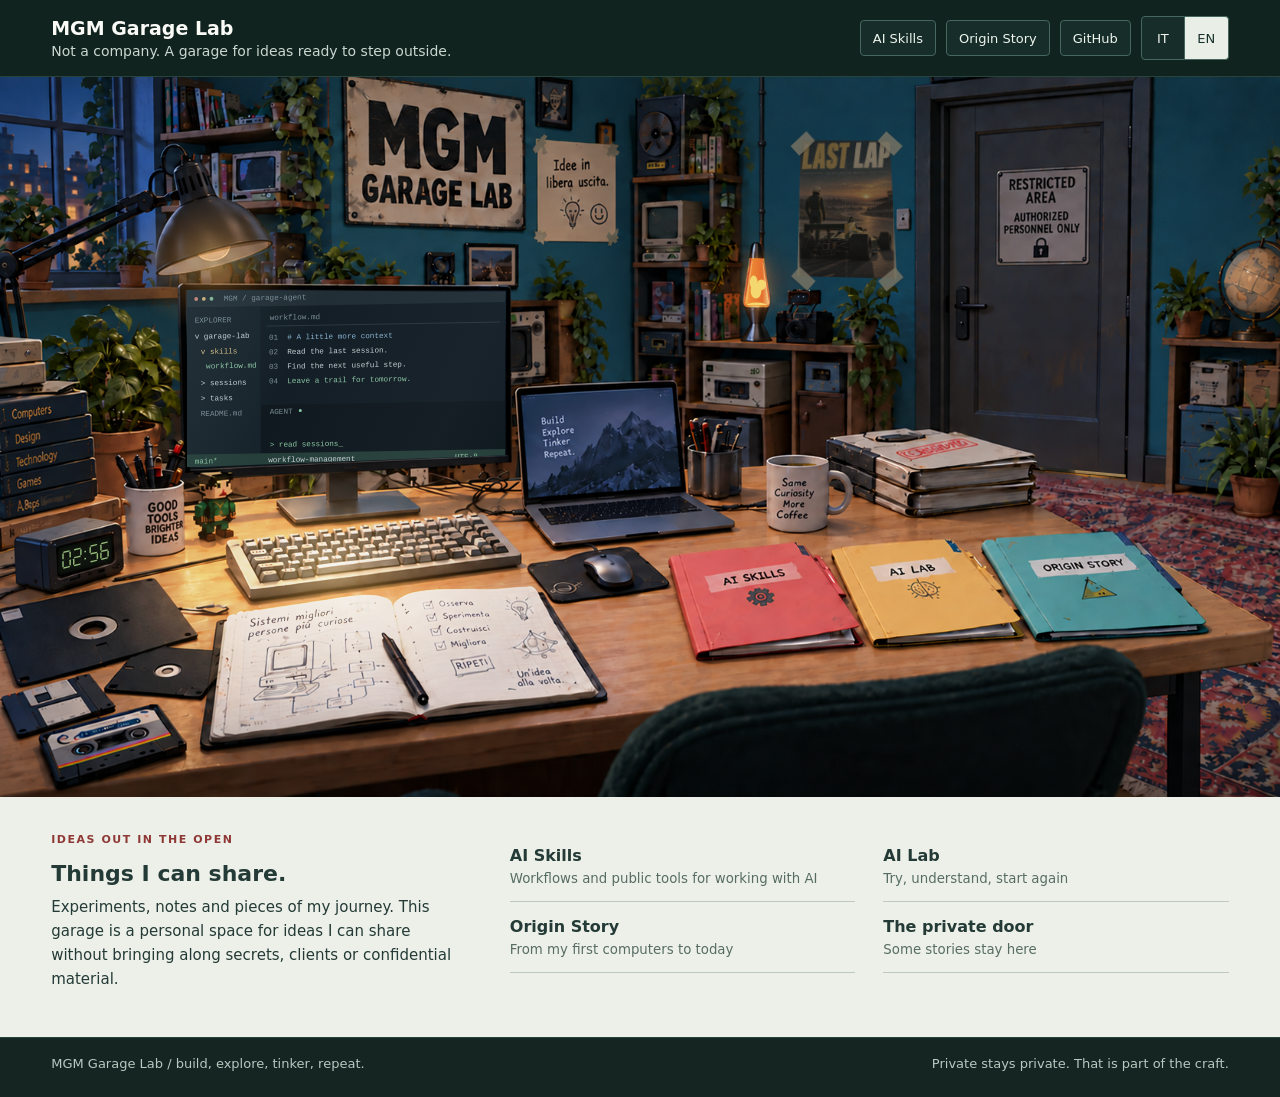
==== commit 58a4daa3: "Add publish-ready poster set" ====
--- a/index.html
+++ b/index.html
@@ -47,6 +47,10 @@
     .lamp-bulb-off { opacity: 0; transition: opacity .45s ease; }
     .room.lamp-off .lamp-bulb-off { opacity: .94; }
     .lamp-glow, .lamp-halo { opacity: 0; mix-blend-mode: screen; transition: opacity .45s ease; }
+    /* Daylight: a lighter version of the same glow, so switching the lamp on is still rewarding. */
+    .room[data-scene="day"]:not(.lamp-off) .lamp-lit-surface { filter: var(--tone) brightness(1.22) saturate(1.1) sepia(.08); }
+    .room[data-scene="day"]:not(.lamp-off) .lamp-glow { opacity: .42; }
+    .room[data-scene="day"]:not(.lamp-off) .lamp-halo { opacity: .5; }
     .room[data-scene="evening"] .lamp-lit-surface { filter: var(--tone) brightness(1.45) saturate(1.15) sepia(.12); }
     .room[data-scene="evening"] .lamp-glow { opacity: .85; }
     .room[data-scene="evening"] .lamp-halo { opacity: .7; }
@@ -56,9 +60,8 @@
     .globe-shade image { filter: var(--tone) brightness(.48) saturate(.35); }
     .room.globe-off .globe-shade { opacity: 1; }
     .globe-toggle { position: absolute; right: 0; top: 22.1%; width: 5.5%; height: 14.8%; min-width: 44px; min-height: 44px; z-index: 5; padding: 0; border: 0; border-radius: 50%; background: transparent; }
-    .globe-toggle:focus-visible { outline-offset: -3px; }
-    .label-globe { left: auto; right: 1%; top: 21%; transform: translateY(-100%); }
-    /* SVG crops use source-image coordinates; only the photographed cover/door moves. */
+    .globe-toggle:focus-visible { outline-offset: -3px; }    .window-toggle { position: absolute; left: 0; top: 6%; width: 10%; height: 24%; min-width: 44px; min-height: 44px; z-index: 5; padding: 0; border: 0; background: transparent; cursor: pointer; }
+    .window-toggle:focus-visible { outline-offset: -3px; }    /* SVG crops use source-image coordinates; only the photographed cover/door moves. */
     .object { position: absolute; z-index: 4; padding: 0; border: 0; background: transparent; overflow: visible; }
     .object svg { display: block; width: 100%; height: 100%; overflow: visible; pointer-events: none; }
     .object .surface { position: absolute; inset: 0; transform-origin: var(--hinge); transition: transform .55s cubic-bezier(.2,.65,.25,1); }
@@ -149,7 +152,8 @@
     .room:has(.door:hover, .door:focus-visible) .label-door,
     .room:has(.lamp-toggle:hover, .lamp-toggle:focus-visible) .label-lamp,
     .room:has(.room-toggle:hover, .room-toggle:focus-visible) .label-room,
-    .room:has(.globe-toggle:hover, .globe-toggle:focus-visible) .label-globe { opacity: 1; }
+    .room:has(.globe-toggle:hover, .globe-toggle:focus-visible) .label-globe,
+    .room:has(.window-toggle:hover, .window-toggle:focus-visible) .label-window { opacity: 1; }
     .door-message { position: absolute; top: 29%; right: 12%; z-index: 7; width: 230px; max-width: 40%; padding: 16px; background: #192b29; border-left: 3px solid #f1b662; box-shadow: 0 6px 30px #0005; font-size: 14px; line-height: 1.5; pointer-events: none; transition: opacity .45s ease; }
     .door-message.fading { opacity: 0; }
     .poster-slot { position: absolute; left: 62.15%; top: 8.6%; width: 7.8%; height: 19.8%; z-index: 3; padding: 0; border: 0; background: transparent; cursor: zoom-in; transform: perspective(900px) rotateY(-7deg) rotateZ(-.7deg); transform-origin: center; filter: brightness(.74) saturate(.8) contrast(.92) sepia(.14); }
@@ -352,6 +356,7 @@
         <span class="poster-tape bottom-left"></span>
       </button>
       <button class="globe-toggle" type="button" aria-label="Spegni il mappamondo" aria-pressed="true"></button>
+      <button class="window-toggle" type="button" aria-label="Fai calare la sera"></button>
       <button class="object folder skills" data-story="skills" aria-label="Apri la cartella AI Skills"><span class="surface" aria-hidden="true"></span></button>
       <button class="object folder ai" data-story="ai" aria-label="Apri la cartella AI Lab"><span class="surface" aria-hidden="true"></span></button>
       <button class="object folder origin" data-story="origin" aria-label="Apri la cartella Origin Story"><span class="surface" aria-hidden="true"></span></button>
@@ -378,7 +383,8 @@
       <span class="object-label label-door" style="--label-x:81%;--label-y:7%" aria-hidden="true">Restricted area</span>
       <span class="object-label label-lamp" style="--label-x:17%;--label-y:11%" aria-hidden="true">Spegni / accendi la lampada</span>
       <span class="object-label label-room" style="--label-x:72%;--label-y:28%" aria-hidden="true">Spegni / accendi la luce della stanza</span>
-      <span class="object-label label-globe" aria-hidden="true">Spegni il mappamondo</span>
+      <span class="object-label label-globe" style="--label-x:93%;--label-y:21%" aria-hidden="true">Spegni il mappamondo</span>
+      <span class="object-label label-window" style="--label-x:9%;--label-y:30%" aria-hidden="true">Fai calare la sera</span>
       <div class="door-message" id="door-status" role="status" aria-live="polite"></div>
     </section>
     <section class="desk-index" aria-labelledby="desk-title">
@@ -487,6 +493,7 @@
         localTime: 'Ora locale', lampOn: 'Accendi la lampada da tavolo', lampOff: 'Spegni la lampada da tavolo',
         roomOn: 'Accendi la luce della stanza', roomOff: 'Spegni la luce della stanza',
         globeOn: 'Accendi il mappamondo', globeOff: 'Spegni il mappamondo',
+        windowEvening: 'Fai calare la sera', windowDay: 'Fai tornare il giorno',
         doorMessage: 'Questa storia resta qui. Posso condividere quello che ho imparato, non i dettagli riservati.'
       },
       en: {
@@ -494,6 +501,7 @@
         localTime: 'Local time', lampOn: 'Turn on the desk lamp', lampOff: 'Turn off the desk lamp',
         roomOn: 'Turn on the room light', roomOff: 'Turn off the room light',
         globeOn: 'Turn on the globe', globeOff: 'Turn off the globe',
+        windowEvening: 'Let the evening in', windowDay: 'Bring back daylight',
         doorMessage: 'This story stays here. I can share what I learned, but not the confidential details.'
       }
     };
@@ -509,6 +517,7 @@
     const lampToggle = document.querySelector('.lamp-toggle');
     const roomToggle = document.querySelector('.room-toggle');
     const globeToggle = document.querySelector('.globe-toggle');
+    const windowToggle = document.querySelector('.window-toggle');
     const roomImage = document.querySelector('.room-image');
     const globeSource = document.querySelector('.globe-source');
     const posterSlot = document.querySelector('.poster-slot');
@@ -521,14 +530,16 @@
       evening: 'assets/garage-room-v5-evening-base-clean-wall.png'
     };
     const posters = [
-      { src: 'assets/posters/back-to-the-future.webp', fit: 'portrait' },
-      { src: 'assets/posters/terminator.jpg', fit: 'portrait' },
-      { src: 'assets/posters/top-gun.jpg', fit: 'portrait' },
       { src: 'assets/posters/nasa-grand-tour.jpg', fit: 'portrait' },
       { src: 'assets/posters/nasa-mars.jpg', fit: 'portrait' },
       { src: 'assets/posters/nasa-jupiter.jpg', fit: 'portrait' },
       { src: 'assets/posters/nasa-enceladus.jpg', fit: 'portrait' },
-      { src: 'assets/posters/nasa-kepler-186f.jpg', fit: 'portrait' }
+      { src: 'assets/posters/nasa-kepler-186f.jpg', fit: 'portrait' },
+      { src: 'assets/posters/tribute-network-wall.jpg', zoom: 'assets/posters/tribute-network.jpg', fit: 'portrait' },
+      { src: 'assets/posters/tribute-garage-crew-wall.jpg', zoom: 'assets/posters/tribute-garage-crew.jpg', fit: 'portrait' },
+      { src: 'assets/posters/tribute-treasure-wall.jpg', zoom: 'assets/posters/tribute-treasure.jpg', fit: 'portrait' },
+      { src: 'assets/posters/tribute-grand-prix-wall.jpg', zoom: 'assets/posters/tribute-grand-prix.jpg', fit: 'portrait' },
+      { src: 'assets/posters/tribute-synthwave-wall.jpg', zoom: 'assets/posters/tribute-synthwave.jpg', fit: 'portrait' }
     ]; // Portrait only: wider posters would cover the light switch next to the slot.
     // Optional `zoom` = larger file for the lightbox; `src` is the small version pinned to the wall.
     let currentPoster = posters[0];
@@ -739,9 +750,26 @@
 
     function setSceneFromTime() {
       const hour = new Date().getHours();
-      const scene = hour >= 7 && hour < 15 ? 'day' : 'evening';
+      // `?scene=day` or `?scene=evening` forces a scene, to preview the other lighting.
+      const forced = new URLSearchParams(location.search).get('scene');
+      applyScene(forced in sceneAssets ? forced : hour >= 7 && hour < 15 ? 'day' : 'evening');
+    }
+
+    // Clicking the window swaps day and evening; lamp and globe return to that scene's default.
+    function toggleScene() {
+      applyScene(room.dataset.scene === 'day' ? 'evening' : 'day');
+      updateLightLabels();
+    }
+
+    function applyScene(scene) {
       const asset = sceneAssets[scene];
       room.dataset.scene = scene;
+      // In daylight the desk lamp and the globe start switched off; the visitor can still turn them on.
+      const daylight = scene === 'day';
+      room.classList.toggle('lamp-off', daylight);
+      room.classList.toggle('globe-off', daylight);
+      lampToggle.setAttribute('aria-pressed', String(!daylight));
+      globeToggle.setAttribute('aria-pressed', String(!daylight));
       room.style.setProperty('--room-image', `url('${asset}')`);
       roomImage.src = asset;
       globeSource.setAttribute('href', asset);
@@ -767,6 +795,9 @@
       lampToggle.setAttribute('aria-label', lampLabel);
       roomToggle.setAttribute('aria-label', roomLabel);
       globeToggle.setAttribute('aria-label', globeLabel);
+      const windowLabel = copy[language][room.dataset.scene === 'day' ? 'windowEvening' : 'windowDay'];
+      windowToggle.setAttribute('aria-label', windowLabel);
+      document.querySelector('.label-window').textContent = windowLabel;
       document.querySelector('.label-lamp').textContent = lampLabel;
       document.querySelector('.label-room').textContent = roomLabel;
       document.querySelector('.label-globe').textContent = globeLabel;
@@ -800,6 +831,7 @@
     lampToggle.addEventListener('click', toggleLamp);
     roomToggle.addEventListener('click', toggleRoomLight);
     globeToggle.addEventListener('click', toggleGlobe);
+    windowToggle.addEventListener('click', toggleScene);
     door.addEventListener('click', () => tryDoor(door));
     document.querySelector('[data-door]').addEventListener('click', event => tryDoor(event.currentTarget));
     document.querySelector('.close').addEventListener('click', () => dialog.close());
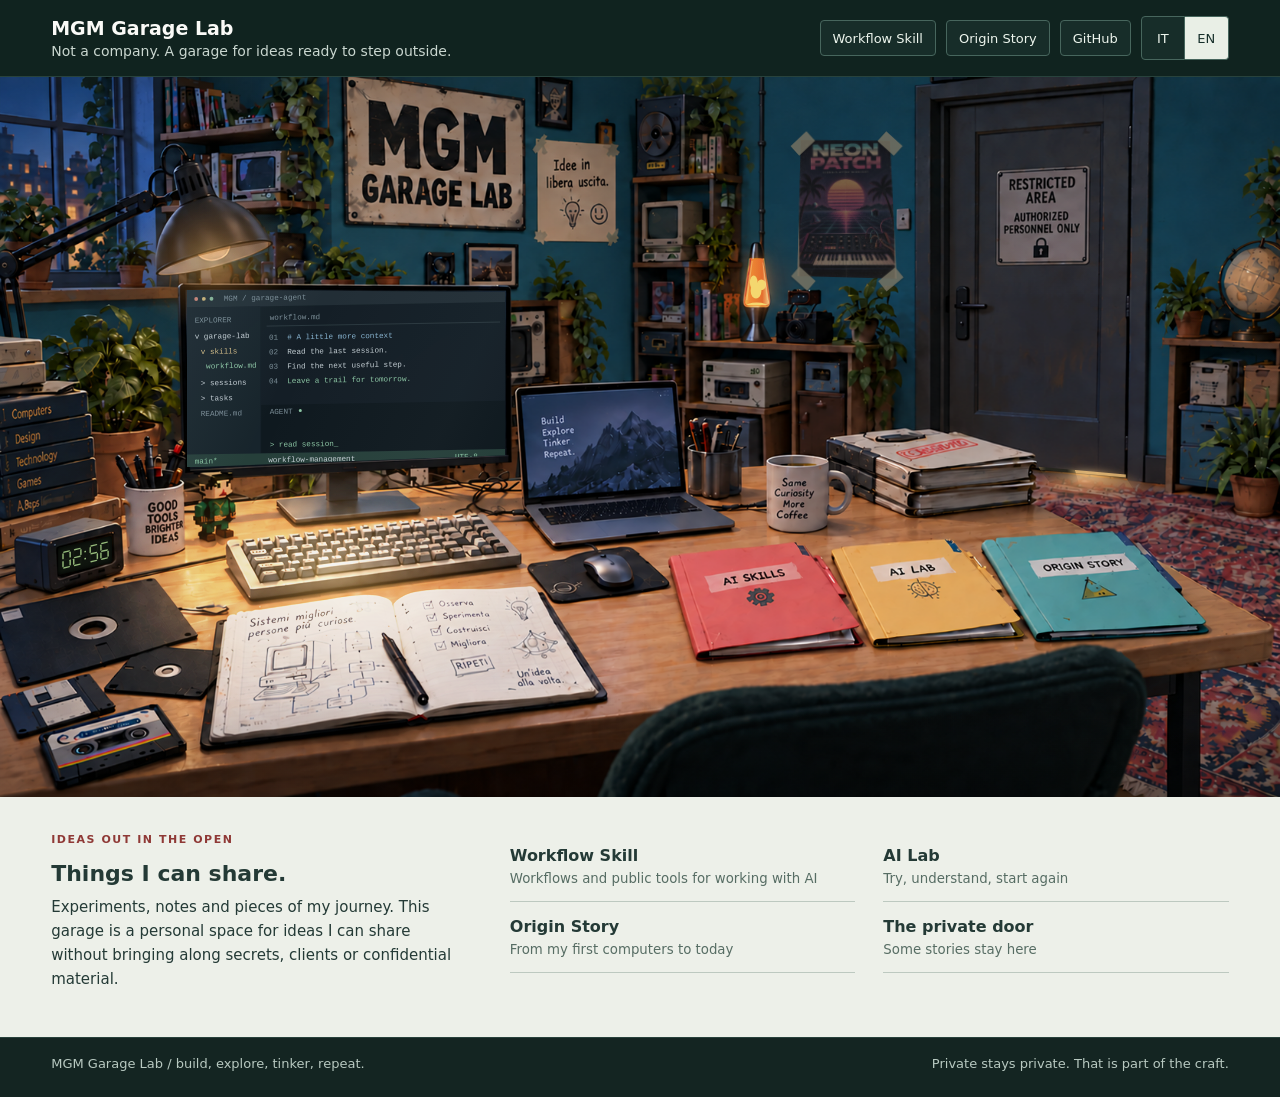
==== commit 80f49408: "Warm up the door light spill and rename AI Skills to Workflow Skill The restricted-area door now sho" ====
--- a/index.html
+++ b/index.html
@@ -84,7 +84,13 @@
     .folder.opening .surface { --ang: 104deg; filter: brightness(.7); transition: --ang .6s cubic-bezier(.3,.6,.2,1), filter .3s .25s ease; }
     .door { left: 73.6842%; top: 1.913%; width: 14.5933%; height: 53.3475%; --hinge: 100% 50%; }
     .door.rattling .surface { animation: locked-door 1.1s linear; }
-    .door-light { position: absolute; left: 80.981%; top: 53.985%; width: 8.014%; height: 4.357%; z-index: 5; pointer-events: none; }
+    .door-light { position: absolute; left: 80.981%; top: 53.985%; width: 8.014%; height: 7.44%; z-index: 5; pointer-events: none; }
+    .door-light-spill { opacity: .65; transition: opacity .5s ease; }
+    .door-light-bloom { mix-blend-mode: screen; opacity: .45; transition: opacity .5s ease; }
+    .room[data-scene="day"] .door-light-spill { opacity: .5; }
+    .room[data-scene="day"] .door-light-bloom { opacity: .3; }
+    .room[data-scene="evening"] .door-light-spill { opacity: 1; }
+    .room[data-scene="evening"] .door-light-bloom { opacity: .95; }
     .door-passing-shadow { animation: behind-door 19s linear infinite; }
     @keyframes behind-door {
       0%, 9% { transform: translateX(-65px); }
@@ -233,7 +239,7 @@
       <p>Non una company. Un garage per idee che possono uscire allo scoperto.</p>
     </div>
     <nav aria-label="Navigazione principale">
-      <a href="workflow-management-skill/index.html">AI Skills</a>
+      <a href="workflow-management-skill/index.html">Workflow Skill</a>
       <button data-story="origin">Origin Story</button>
       <a href="https://github.com/mmorgano">GitHub</a>
       <div class="language-switch" role="group" aria-label="Lingua">
@@ -357,27 +363,32 @@
       </button>
       <button class="globe-toggle" type="button" aria-label="Spegni il mappamondo" aria-pressed="true"></button>
       <button class="window-toggle" type="button" aria-label="Fai calare la sera"></button>
-      <button class="object folder skills" data-story="skills" aria-label="Apri la cartella AI Skills"><span class="surface" aria-hidden="true"></span></button>
+      <button class="object folder skills" data-story="skills" aria-label="Apri la cartella Workflow Skill"><span class="surface" aria-hidden="true"></span></button>
       <button class="object folder ai" data-story="ai" aria-label="Apri la cartella AI Lab"><span class="surface" aria-hidden="true"></span></button>
       <button class="object folder origin" data-story="origin" aria-label="Apri la cartella Origin Story"><span class="surface" aria-hidden="true"></span></button>
       <button class="object door" aria-label="Prova ad aprire la porta riservata" aria-describedby="door-status"><span class="surface" aria-hidden="true"></span></button>
-      <svg class="door-light" viewBox="0 0 134 41" aria-hidden="true">
+      <svg class="door-light" viewBox="0 0 134 70" aria-hidden="true" overflow="visible">
         <defs>
-          <linearGradient id="door-spill-fade" x1="0" y1="0" x2="0" y2="1"><stop stop-color="#fff" stop-opacity=".28"/><stop offset="1" stop-color="#fff" stop-opacity="0"/></linearGradient>
+          <linearGradient id="door-spill-fade" x1="0" y1="0" x2="0" y2="1"><stop stop-color="#fff" stop-opacity=".4"/><stop offset="1" stop-color="#fff" stop-opacity="0"/></linearGradient>
           <mask id="door-light-area" maskUnits="userSpaceOnUse" x="0" y="0" width="134" height="41">
             <path d="M4 5L116 15L132 39L17 22Z" fill="url(#door-spill-fade)"/>
             <path d="M2 1L116 11L116 15L4 5Z" fill="#fff"/>
           </mask>
           <linearGradient id="door-shadow-soft" x1="0" y1="0" x2="1" y2="0"><stop stop-color="#111615" stop-opacity="0"/><stop offset=".3" stop-color="#111615" stop-opacity=".88"/><stop offset=".7" stop-color="#111615" stop-opacity=".88"/><stop offset="1" stop-color="#111615" stop-opacity="0"/></linearGradient>
+          <radialGradient id="door-bloom-gradient" cx=".5" cy="0" r=".65">
+            <stop stop-color="#ffe6b8" stop-opacity="1"/><stop offset=".4" stop-color="#ffb35b" stop-opacity=".55"/><stop offset="1" stop-color="#ffb35b" stop-opacity="0"/>
+          </radialGradient>
+          <filter id="door-bloom-blur" x="-80%" y="-80%" width="260%" height="320%"><feGaussianBlur stdDeviation="5.5"/></filter>
         </defs>
-        <g mask="url(#door-light-area)">
-          <path d="M0 0H134V41H0Z" fill="#ffce80" fill-opacity=".55"/>
+        <ellipse class="door-light-bloom" cx="62" cy="38" rx="80" ry="30" fill="url(#door-bloom-gradient)" filter="url(#door-bloom-blur)"/>
+        <g class="door-light-spill" mask="url(#door-light-area)">
+          <path d="M0 0H134V41H0Z" fill="#ffce80" fill-opacity=".72"/>
           <g class="door-passing-shadow" fill="url(#door-shadow-soft)">
             <path d="M0 0H48L60 41H-9Z"/>
           </g>
         </g>
       </svg>
-      <span class="object-label label-skills" style="--label-x:59%;--label-y:63%" aria-hidden="true">AI Skills</span>
+      <span class="object-label label-skills" style="--label-x:59%;--label-y:63%" aria-hidden="true">Workflow Skill</span>
       <span class="object-label label-ai" style="--label-x:72%;--label-y:62%" aria-hidden="true">Esperimenti con l'AI</span>
       <span class="object-label label-origin" style="--label-x:86%;--label-y:61%" aria-hidden="true">Da dove sono partito</span>
       <span class="object-label label-door" style="--label-x:81%;--label-y:7%" aria-hidden="true">Restricted area</span>
@@ -394,7 +405,7 @@
         <p>Esperimenti, appunti e pezzi del mio percorso. Questo garage &egrave; uno spazio personale: qui trovano posto le idee che posso condividere senza portarmi dietro segreti, clienti o materiale riservato.</p>
       </div>
       <nav class="links" aria-label="Sul tavolo">
-        <button data-story="skills"><strong>AI Skills</strong><small>Workflow e strumenti pubblici per lavorare con l'AI</small></button>
+        <button data-story="skills"><strong>Workflow Skill</strong><small>Workflow e strumenti pubblici per lavorare con l'AI</small></button>
         <button data-story="ai"><strong>AI Lab</strong><small>Provare, capire, ricominciare</small></button>
         <button data-story="origin"><strong>Origin Story</strong><small>Dai primi computer a oggi</small></button>
         <button data-door><strong>La porta riservata</strong><small>Alcune storie restano qui</small></button>
@@ -417,7 +428,7 @@
     const stories = {
       it: {
       skills: {
-        label: 'AI SKILLS / PROGETTI PUBBLICI', title: 'Strumenti per non perdere il filo.',
+        label: 'WORKFLOW SKILL / PROGETTI PUBBLICI', title: 'Strumenti per non perdere il filo.',
         paragraphs: ['Qui raccolgo gli skill e i workflow pubblici nati mentre sperimento con gli assistenti AI.', 'Workflow Management e il primo: conserva il contesto del lavoro in file leggibili, con sessioni, task e passaggi di consegne. Altri arriveranno quando saranno maturi.'],
         link: 'workflow-management-skill/index.html', linkText: 'Leggi la storia di Workflow Management'
       },
@@ -432,7 +443,7 @@
       },
       en: {
         skills: {
-          label: 'AI SKILLS / PUBLIC PROJECTS', title: 'Tools for keeping the thread.',
+          label: 'WORKFLOW SKILL / PUBLIC PROJECTS', title: 'Tools for keeping the thread.',
           paragraphs: ['This folder collects the public skills and workflows that grow out of my AI assistant experiments.', 'Workflow Management is the first one: it keeps work context in readable files, with session notes, tasks and handovers. More will come when they are ready.'],
           link: 'workflow-management-skill/index.html', linkText: 'Read the story of Workflow Management'
         },
@@ -452,7 +463,7 @@
       '.desk-index .kicker': 'Ideas out in the open',
       '#desk-title': 'Things I can share.',
       '.desk-index > div > p:last-child': 'Experiments, notes and pieces of my journey. This garage is a personal space for ideas I can share without bringing along secrets, clients or confidential material.',
-      '.links [data-story="skills"] strong': 'AI Skills',
+      '.links [data-story="skills"] strong': 'Workflow Skill',
       '.links [data-story="skills"] small': 'Workflows and public tools for working with AI',
       '.links [data-story="ai"] small': 'Try, understand, start again',
       '.links [data-story="origin"] small': 'From my first computers to today',
@@ -469,7 +480,7 @@
       '.language-switch': { 'aria-label': 'Language' },
       '.room': { 'aria-label': 'My desk' },
       '.room-image': { alt: 'A desk with a modern monitor ready for an AI agent, a laptop, coffee and folders. Vintage computers on the shelves; floppy disks and cassette tapes on the desk. A Restricted Area door stands at the back with an interchangeable poster slot nearby.' },
-      '.skills': { 'aria-label': 'Open the AI Skills folder' },
+      '.skills': { 'aria-label': 'Open the Workflow Skill folder' },
       '.ai': { 'aria-label': 'Open the AI Lab folder' },
       '.origin': { 'aria-label': 'Open the Origin Story folder' },
       '.door': { 'aria-label': 'Try opening the private door' },
@@ -551,7 +562,7 @@
 
     // Each crop is registered to the bitmap, including the original lettering and wear.
     const cutouts = [
-      { selector: '.skills', box: [872, 608, 260, 154], points: [[872,628],[1037,608],[1122,719],[910,751]], title: 'AI SKILLS', lines: ['Workflow Management', 'Context / sessions / tasks', 'Ideas ready to grow.'] },
+      { selector: '.skills', box: [872, 608, 260, 154], points: [[872,628],[1037,608],[1122,719],[910,751]], title: 'WORKFLOW SKILL', lines: ['Workflow Management', 'Context / sessions / tasks', 'Ideas ready to grow.'] },
       { selector: '.ai', box: [1086,602,253,147], points: [[1086,616],[1240,602],[1333,709],[1141,735]], title: 'AI LAB', lines: ['Experiments in progress', 'Build. Test. Learn.', 'One useful step at a time.'] },
       { selector: '.origin', box: [1281,593,298,147], points: [[1281,606],[1432,593],[1565,713],[1355,727]], title: 'ORIGIN STORY', lines: ['Where it all started', 'Curiosity, since the 80s.', 'The story continues.'] },
       { selector: '.door', box: [1232,18,244,502], points: [[1232,37],[1476,18],[1470,519],[1355,506],[1354,493],[1349,474],[1320,463],[1232,455]] }
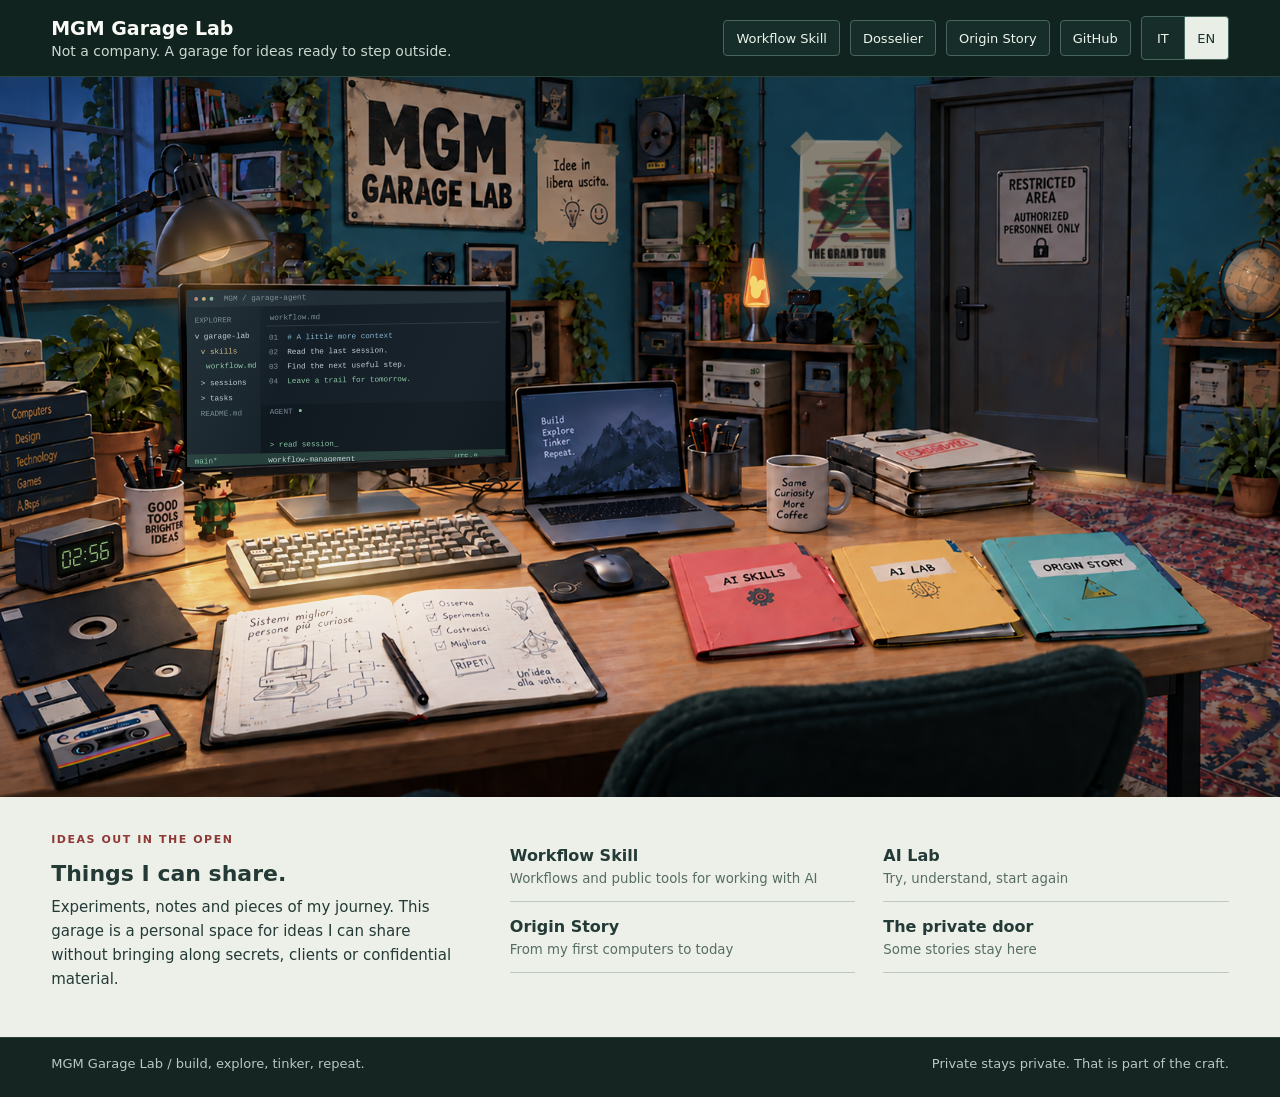
==== commit 4c8cdae7: "Add the Dosselier project page A bilingual (IT/EN) project page at /dosselier/ in the style of the W" ====
--- a/index.html
+++ b/index.html
@@ -240,6 +240,7 @@
     </div>
     <nav aria-label="Navigazione principale">
       <a href="workflow-management-skill/index.html">Workflow Skill</a>
+      <a href="dosselier/index.html">Dosselier</a>
       <button data-story="origin">Origin Story</button>
       <a href="https://github.com/mmorgano">GitHub</a>
       <div class="language-switch" role="group" aria-label="Lingua">
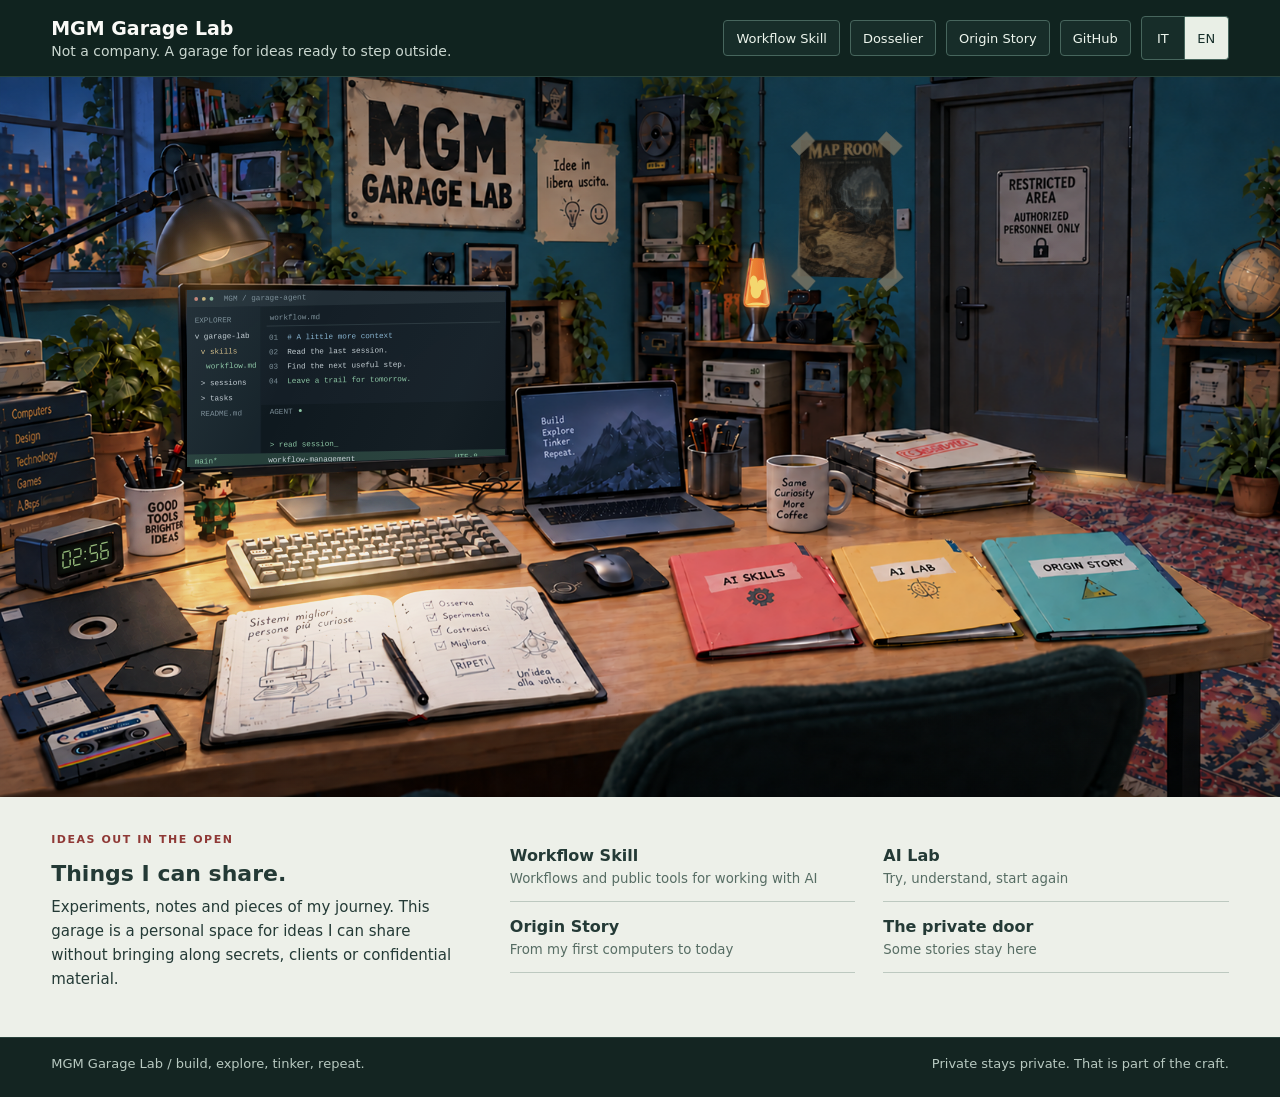
==== commit eee70d70: "Add the Origin Story page with IT/EN chapters Turn the Origin Story prototype into a real page at or" ====
--- a/index.html
+++ b/index.html
@@ -8,26 +8,15 @@
   <title>MGM Garage Lab - Idee in libera uscita</title>
   <link rel="canonical" href="https://mgmgaragelab.com/">
   <link rel="icon" href="favicon.svg" type="image/svg+xml">
+  <link rel="stylesheet" href="assets/nav.css">
   <style>
     * { box-sizing: border-box; }
-    :root { color-scheme: dark; font-family: system-ui, sans-serif; letter-spacing: 0; --page-max-width: 1700px; --page-gutter: clamp(20px, 4vw, 68px); --room-image: url('assets/garage-room-v5-day-base-clean-wall.png'); --room-day: 'assets/garage-room-v5-day-base-clean-wall.png'; --room-evening: 'assets/garage-room-v5-evening-base-clean-wall.png'; }
+    :root { color-scheme: dark; font-family: system-ui, sans-serif; letter-spacing: 0; --room-image: url('assets/garage-room-v5-day-base-clean-wall.png'); --room-day: 'assets/garage-room-v5-day-base-clean-wall.png'; --room-evening: 'assets/garage-room-v5-evening-base-clean-wall.png'; }
     body { margin: 0; background: #142522; color: #fafaf7; }
     button, a { -webkit-tap-highlight-color: transparent; }
     button { font: inherit; cursor: pointer; }
     a { color: inherit; text-underline-offset: 5px; }
     :focus-visible { outline: 3px solid #f6d169; outline-offset: 5px; }
-    .intro { display: flex; justify-content: space-between; align-items: center; gap: 24px; padding: 16px 4%; background: #10231f; border-bottom: 1px solid #28423c; }
-    .brand { min-width: 0; }
-    h1 { font-size: 19px; margin: 0; font-weight: 700; }
-    .intro p { margin: 4px 0 0; font-size: 14px; color: #cad7d0; }
-    .intro nav { display: flex; align-items: center; justify-content: flex-end; gap: 10px; flex-wrap: wrap; font-size: 13px; }
-    .intro nav a, .intro nav button { display: inline-flex; align-items: center; min-height: 36px; padding: 0 12px; border: 1px solid #47665d; border-radius: 4px; background: #172d29; color: #edf5ed; text-decoration: none; }
-    .intro nav a:hover, .intro nav button:hover { background: #e9efe6; color: #17302b; }
-    .language-switch { display: inline-flex; gap: 0; flex-shrink: 0; }
-    .intro nav .language-switch button { min-width: 44px; min-height: 44px; justify-content: center; border-radius: 0; }
-    .intro nav .language-switch button:first-child { border-radius: 4px 0 0 4px; }
-    .intro nav .language-switch button:last-child { border-radius: 0 4px 4px 0; border-left: 0; }
-    .intro nav .language-switch button[aria-pressed="true"] { background: #e9efe6; color: #17302b; }
     .room { position: relative; width: 100%; max-width: var(--page-max-width); margin-inline: auto; aspect-ratio: 1672 / 941; isolation: isolate; overflow: hidden; }
     .room::before { content: ''; position: absolute; inset: 0; z-index: 1; pointer-events: none; background: radial-gradient(ellipse at 78% 31%, #0813128f, transparent 32%), radial-gradient(ellipse at 82% 71%, #11171680, transparent 42%), linear-gradient(90deg, transparent 0 45%, #0813124d 100%); opacity: 0; transition: opacity .55s ease; }
     .room::after { content: ''; position: absolute; inset: auto 0 0; z-index: 2; height: 14%; pointer-events: none; background: linear-gradient(to top, #0004, transparent); }
@@ -171,7 +160,7 @@
     .poster-tape.top-right { right: -6%; top: -1%; transform: rotate(43deg); }
     .poster-tape.bottom-left { left: -5%; bottom: -2%; transform: rotate(42deg); }
     .door-message:empty { display: none; }
-    .desk-index { padding: 34px 4% 46px; display: grid; grid-template-columns: minmax(280px, .85fr) minmax(0, 1.5fr); gap: clamp(24px, 4vw, 58px); background: #edf0e9; color: #243a36; }
+    .desk-index { padding-block: 34px 46px; display: grid; grid-template-columns: minmax(280px, .85fr) minmax(0, 1.5fr); gap: clamp(24px, 4vw, 58px); background: #edf0e9; color: #243a36; }
     .desk-index h2 { margin: 0 0 9px; font-size: 22px; }
     .desk-index p { margin: 0; max-width: 430px; font-size: 15px; line-height: 1.6; }
     .desk-index .kicker { margin: 0 0 12px; font-size: 11px; letter-spacing: .14em; text-transform: uppercase; color: #8f3936; font-weight: 750; }
@@ -180,7 +169,6 @@
     .links button:hover { color: #9b3332; }
     .links button strong { display: block; font-size: 16px; line-height: 1.25; }
     .links small { display: block; color: #576d64; margin-top: 5px; }
-    .footer-note { padding: 18px 4% 26px; display: flex; justify-content: space-between; gap: 18px; flex-wrap: wrap; border-top: 1px solid #28423c; color: #b8c9c1; font-size: 13px; }
     dialog { --from-x: 0px; --from-y: 0px; width: min(640px, calc(100% - 32px)); max-height: calc(100dvh - 40px); padding: 0; border: 0; border-radius: 4px; background: #f6f2e3; color: #243a36; box-shadow: 0 30px 90px #0008, 0 2px 0 #fff8 inset; overflow: visible; }
     dialog[open] { animation: dossier-rise .34s cubic-bezier(.2, .8, .2, 1); }
     dialog::backdrop { background: #0b1919b8; backdrop-filter: blur(2px); }
@@ -211,12 +199,8 @@
       to { opacity: 1; transform: translate(0, 0) rotate(0) scale(1); }
     }
     .sr-only { position: absolute; width: 1px; height: 1px; padding: 0; overflow: hidden; clip-path: inset(50%); white-space: nowrap; }
-    .intro, .desk-index, .footer-note { padding-inline: max(var(--page-gutter), calc((100% - var(--page-max-width)) / 2 + var(--page-gutter))); }
     @media (max-width: 700px) {
-      .intro { display: block; padding: 18px 20px; }
-      .intro nav { justify-content: flex-start; margin-top: 14px; }
-      .intro p { margin-top: 6px; }
-      .desk-index { grid-template-columns: 1fr; padding: 25px 20px 35px; gap: 16px; }
+      .desk-index { grid-template-columns: 1fr; padding-block: 25px 35px; gap: 16px; }
       .links { column-gap: 20px; }
       .door-message { top: 5%; right: 3%; max-width: 58%; width: 230px; font-size: 12px; padding: 10px; }
       .object-label { display: none; }
@@ -439,7 +423,8 @@
       },
       origin: {
         label: 'ORIGIN STORY / APPUNTI PERSONALI', title: 'Prima di questa scrivania.',
-        paragraphs: ['8086, 8088, Olivetti M24, Commodore 64. I primi esperimenti passavano da floppy flessibili e cassette, prima dei dischetti rigidi e delle connessioni con il modem.', 'Nel 1997 lavoravo in un negozio di cellulari e cominciavo ad assemblare PC per i clienti. Poi la laurea in informatica, il frontend, il backend e il lavoro da solution architect su progetti bancari.', 'Gli ultimi dieci anni in ambito statistico, poi due anni immerso negli esperimenti con l\'AI. MGM Garage Lab raccoglie la parte di questo percorso che posso raccontare liberamente.']
+        paragraphs: ['8086, 8088, Olivetti M24, Commodore 64. I primi esperimenti passavano da floppy flessibili e cassette, prima dei dischetti rigidi e delle connessioni con il modem.', 'Nel 1997 lavoravo in un negozio di cellulari e cominciavo ad assemblare PC per i clienti. Poi la laurea in informatica, il frontend, il backend e il lavoro da solution architect su progetti bancari.', 'Gli ultimi dieci anni in ambito statistico, poi due anni immerso negli esperimenti con l\'AI. MGM Garage Lab raccoglie la parte di questo percorso che posso raccontare liberamente.'],
+        link: 'origin-story/index.html', linkText: 'Leggi la storia completa'
       }
       },
       en: {
@@ -454,7 +439,8 @@
         },
         origin: {
           label: 'ORIGIN STORY / PERSONAL NOTES', title: 'Before this desk.',
-          paragraphs: ['8086, 8088, Olivetti M24, Commodore 64. My first experiments involved floppy disks and cassette tapes, before hard-shell diskettes and modem connections.', 'In 1997 I worked in a mobile phone shop and started assembling PCs for customers. Then came a computer science degree, frontend and backend development, and work as a solution architect on banking projects.', 'The last ten years working in statistics, followed by two years immersed in AI experiments. MGM Garage Lab brings together the parts of that journey I can share openly.']
+          paragraphs: ['8086, 8088, Olivetti M24, Commodore 64. My first experiments involved floppy disks and cassette tapes, before hard-shell diskettes and modem connections.', 'In 1997 I worked in a mobile phone shop and started assembling PCs for customers. Then came a computer science degree, frontend and backend development, and work as a solution architect on banking projects.', 'The last ten years working in statistics, followed by two years immersed in AI experiments. MGM Garage Lab brings together the parts of that journey I can share openly.'],
+          link: 'origin-story/index.html', linkText: 'Read the full story'
         }
       }
     };
--- a/assets/nav.css
+++ b/assets/nav.css
@@ -0,0 +1,30 @@
+/* Shared page column width — every page linking this file uses the same
+   1700px content column and side gutter, centered via padding-inline so
+   full-width bands (header, footer, filmstrip) can still bleed edge to edge. */
+:root { --page-max-width: 1700px; --page-gutter: clamp(20px, 4vw, 68px); }
+.intro, .desk-index, .footer-note, .filmstrip { padding-inline: max(var(--page-gutter), calc((100% - var(--page-max-width)) / 2 + var(--page-gutter))); }
+
+/* Shared top navigation — used by index.html and any page with a matching
+   header.intro block (e.g. origin-story). Edit here once, every page updates. */
+.intro { display: flex; justify-content: space-between; align-items: center; gap: 24px; padding-block: 16px; background: #10231f; border-bottom: 1px solid #28423c; }
+.intro .brand { min-width: 0; }
+.intro .brand h1 { font-size: 19px; margin: 0; font-weight: 700; }
+.intro p { margin: 4px 0 0; font-size: 14px; color: #cad7d0; }
+.intro nav { display: flex; align-items: center; justify-content: flex-end; gap: 10px; flex-wrap: wrap; font-size: 13px; }
+.intro nav a, .intro nav button { display: inline-flex; align-items: center; min-height: 36px; padding: 0 12px; border: 1px solid #47665d; border-radius: 4px; background: #172d29; color: #edf5ed; text-decoration: none; }
+.intro nav a:hover, .intro nav button:hover { background: #e9efe6; color: #17302b; }
+.intro nav a[aria-current="page"], .intro nav button[aria-current="page"] { background: #e9efe6; color: #17302b; }
+.language-switch { display: inline-flex; gap: 0; flex-shrink: 0; }
+.intro nav .language-switch button { min-width: 44px; min-height: 44px; justify-content: center; border-radius: 0; }
+.intro nav .language-switch button:first-child { border-radius: 4px 0 0 4px; }
+.intro nav .language-switch button:last-child { border-radius: 0 4px 4px 0; border-left: 0; }
+.intro nav .language-switch button[aria-pressed="true"] { background: #e9efe6; color: #17302b; }
+
+/* Shared footer — same two-line note on every page. */
+.footer-note { padding-block: 18px 26px; display: flex; justify-content: space-between; gap: 18px; flex-wrap: wrap; border-top: 1px solid #28423c; color: #b8c9c1; font-size: 13px; }
+
+@media (max-width: 700px) {
+  .intro { display: block; padding: 18px 20px; }
+  .intro nav { justify-content: flex-start; margin-top: 14px; }
+  .intro p { margin-top: 6px; }
+}
